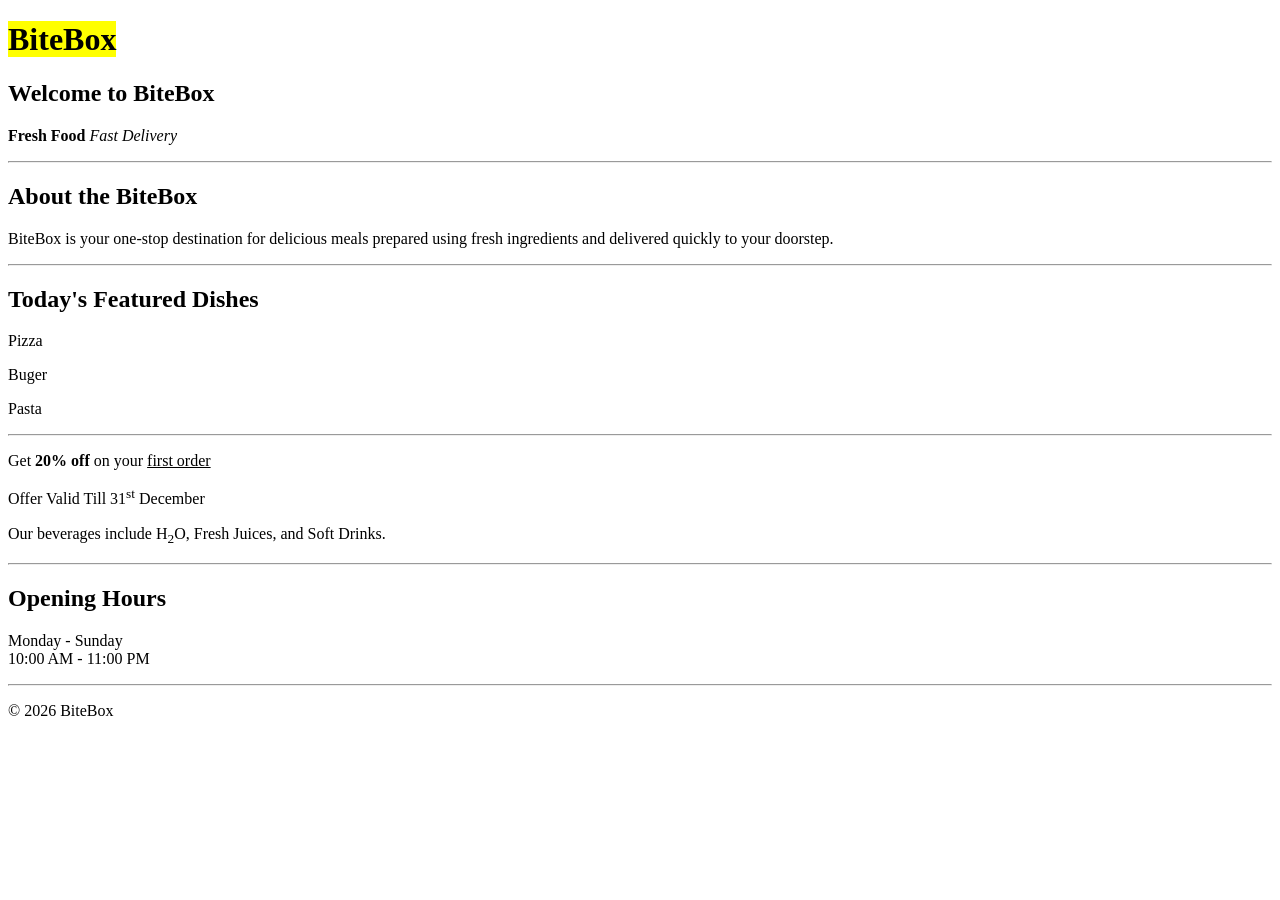
==== index.html @ 2148926b "First web page is added" ====
<!DOCTYPE html>
<html lang="en">
<head>
    <meta charset="UTF-8">
    <meta name="viewport" content="width=device-width, initial-scale=1.0">
    <title>BiteBox</title>
</head>
<body>
    <h1> <mark> BiteBox</mark> </h1>
    <h2>Welcome to BiteBox</h2>
    <p>
        <strong>Fresh Food </strong>   
        <em>Fast Delivery</em>
    </p>

    <hr>
    <h2>About the BiteBox</h2>
    <p>BiteBox is your one-stop destination for delicious meals prepared using fresh 
        ingredients and delivered quickly to your doorstep.</p>

    <hr>
    <h2>Today's Featured Dishes</h2>
    <p>Pizza</p>
    <p>Buger</p>
    <p>Pasta</p>
    
    <hr>
    <p>
        Get <b>20% off</b> on your <u>first order</u></p>
    <p> 
        Offer Valid Till 31<sup>st</sup> December
    </p>
  
    <p>
        Our beverages include H<sub>2</sub>O, Fresh Juices, and Soft Drinks.
    </p>

    <hr>
    <h2>Opening Hours</h2>
    <p>
        Monday - Sunday
        <br>
        10:00 AM - 11:00 PM
    </p>
   
   <hr>
    <p>
        © 2026 BiteBox
    </p>

</body>
</html>
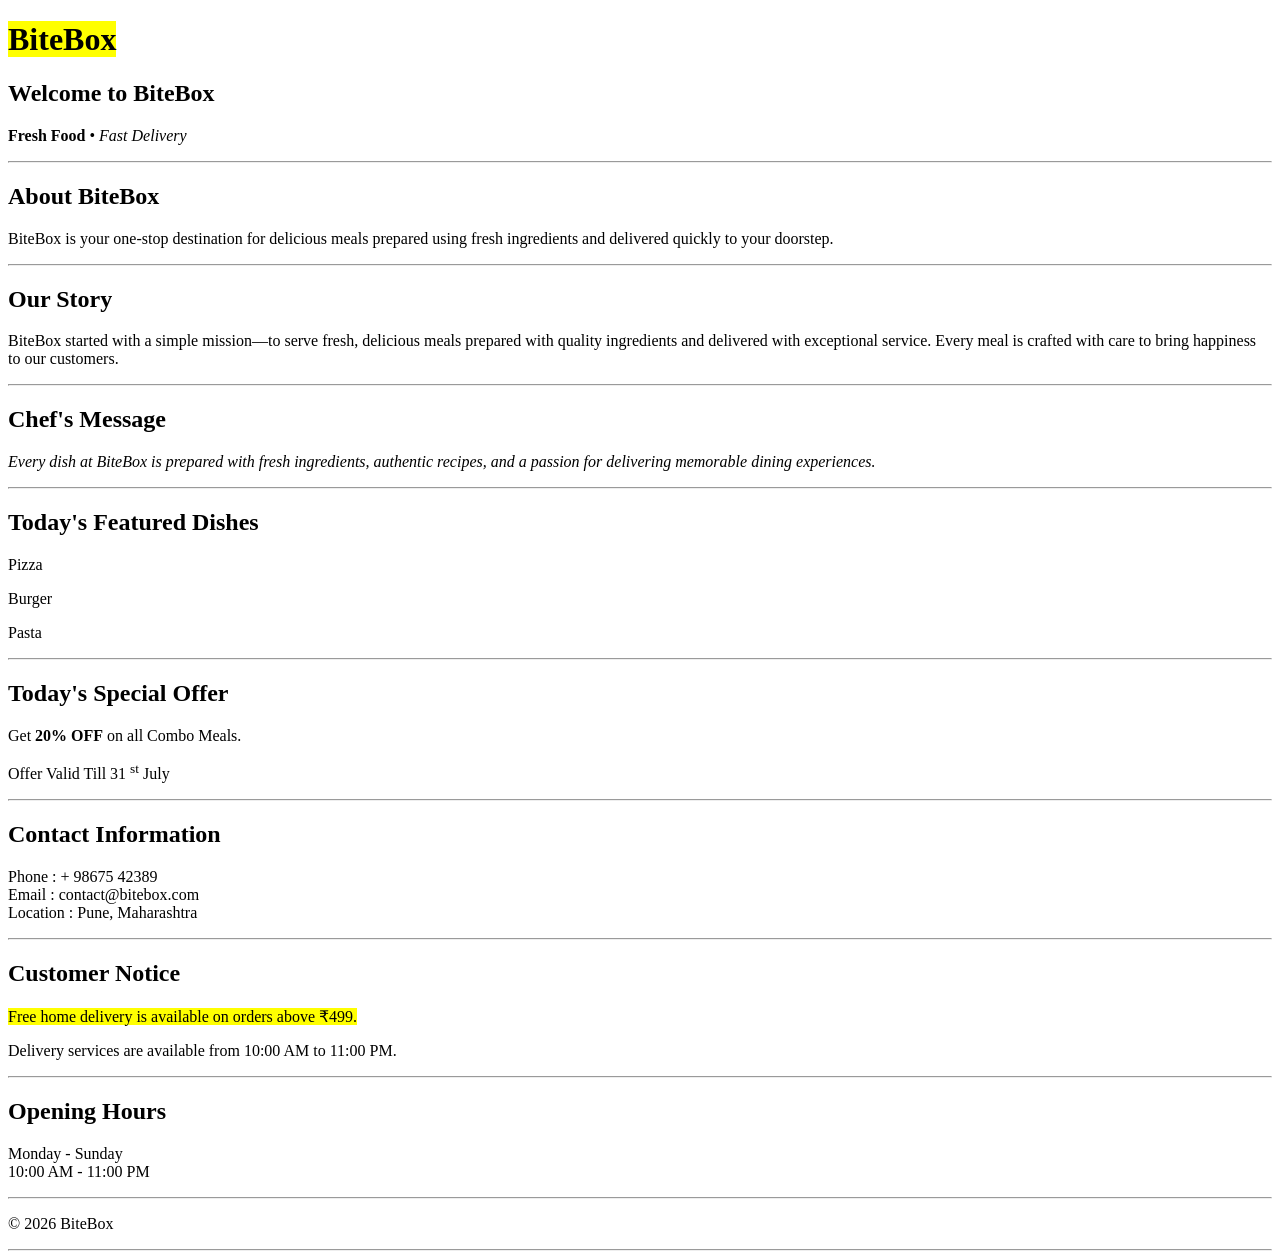
==== commit 0cb6d67a: "day 2 code is added" ====
--- a/index.html
+++ b/index.html
@@ -1,55 +1,107 @@
 <!DOCTYPE html>
 <html lang="en">
+
 <head>
     <meta charset="UTF-8">
     <meta name="viewport" content="width=device-width, initial-scale=1.0">
     <title>BiteBox</title>
 </head>
+
 <body>
-    <h1> <mark> BiteBox</mark> </h1>
+    <h1><mark>BiteBox</mark></h1>
     <h2>Welcome to BiteBox</h2>
     <p>
-        <strong>Fresh Food </strong>   
+        <strong>Fresh Food</strong>
+        •
         <em>Fast Delivery</em>
+    </p>
+  
+    <hr>
+
+    <h2>About BiteBox</h2>
+     <p>
+        BiteBox is your one-stop destination for delicious meals prepared using fresh 
+        ingredients and delivered quickly to your doorstep.
     </p>
 
     <hr>
-    <h2>About the BiteBox</h2>
-    <p>BiteBox is your one-stop destination for delicious meals prepared using fresh 
-        ingredients and delivered quickly to your doorstep.</p>
 
-    <hr>
-    <h2>Today's Featured Dishes</h2>
-    <p>Pizza</p>
-    <p>Buger</p>
-    <p>Pasta</p>
-    
-    <hr>
+    <h2>Our Story</h2>
     <p>
-        Get <b>20% off</b> on your <u>first order</u></p>
-    <p> 
-        Offer Valid Till 31<sup>st</sup> December
-    </p>
-  
-    <p>
-        Our beverages include H<sub>2</sub>O, Fresh Juices, and Soft Drinks.
+        BiteBox started with a simple mission—to serve fresh, delicious meals 
+        prepared with quality ingredients and delivered with exceptional 
+        service. Every meal is crafted with care to bring happiness to our 
+        customers.
     </p>
 
     <hr>
+
+    <h2>Chef's Message</h2>
+    <p>
+        <em>
+            Every dish at BiteBox is prepared with fresh ingredients, authentic recipes,
+            and a passion for delivering memorable dining experiences.
+        </em>
+    </p>
+
+    <hr>
+
+    <h2>Today's Featured Dishes</h2>
+    <p>Pizza</p>
+    <p>Burger</p>
+    <p>Pasta</p>
+
+    <hr>
+
+    <h2>Today's Special Offer</h2>
+    <p>
+        Get <strong>20% OFF</strong> on all Combo Meals.
+    </p>
+
+    <p>
+        Offer Valid Till 31 <sup>st</sup> July
+    </p>
+
+   <hr>
+
+   <h2>Contact Information</h2>
+   <p>
+        Phone : + 98675 42389 <br>
+        Email : contact@bitebox.com <br>
+        Location : Pune, Maharashtra 
+   </p>
+   
+   <hr>
+
+   <h2>Customer Notice</h2>
+   <p>
+    <mark>
+        Free home delivery is available on orders above ₹499.
+    </mark>
+   </p>
+   <p>
+        Delivery services are available from 10:00 AM to 11:00 PM.
+   </p>
+   
+    <hr>
+
     <h2>Opening Hours</h2>
     <p>
         Monday - Sunday
         <br>
         10:00 AM - 11:00 PM
     </p>
-   
-   <hr>
+
+    <hr>
+
     <p>
         © 2026 BiteBox
     </p>
 
+    <hr>  
+
 </body>
+
 </html>
 
-
-
+   
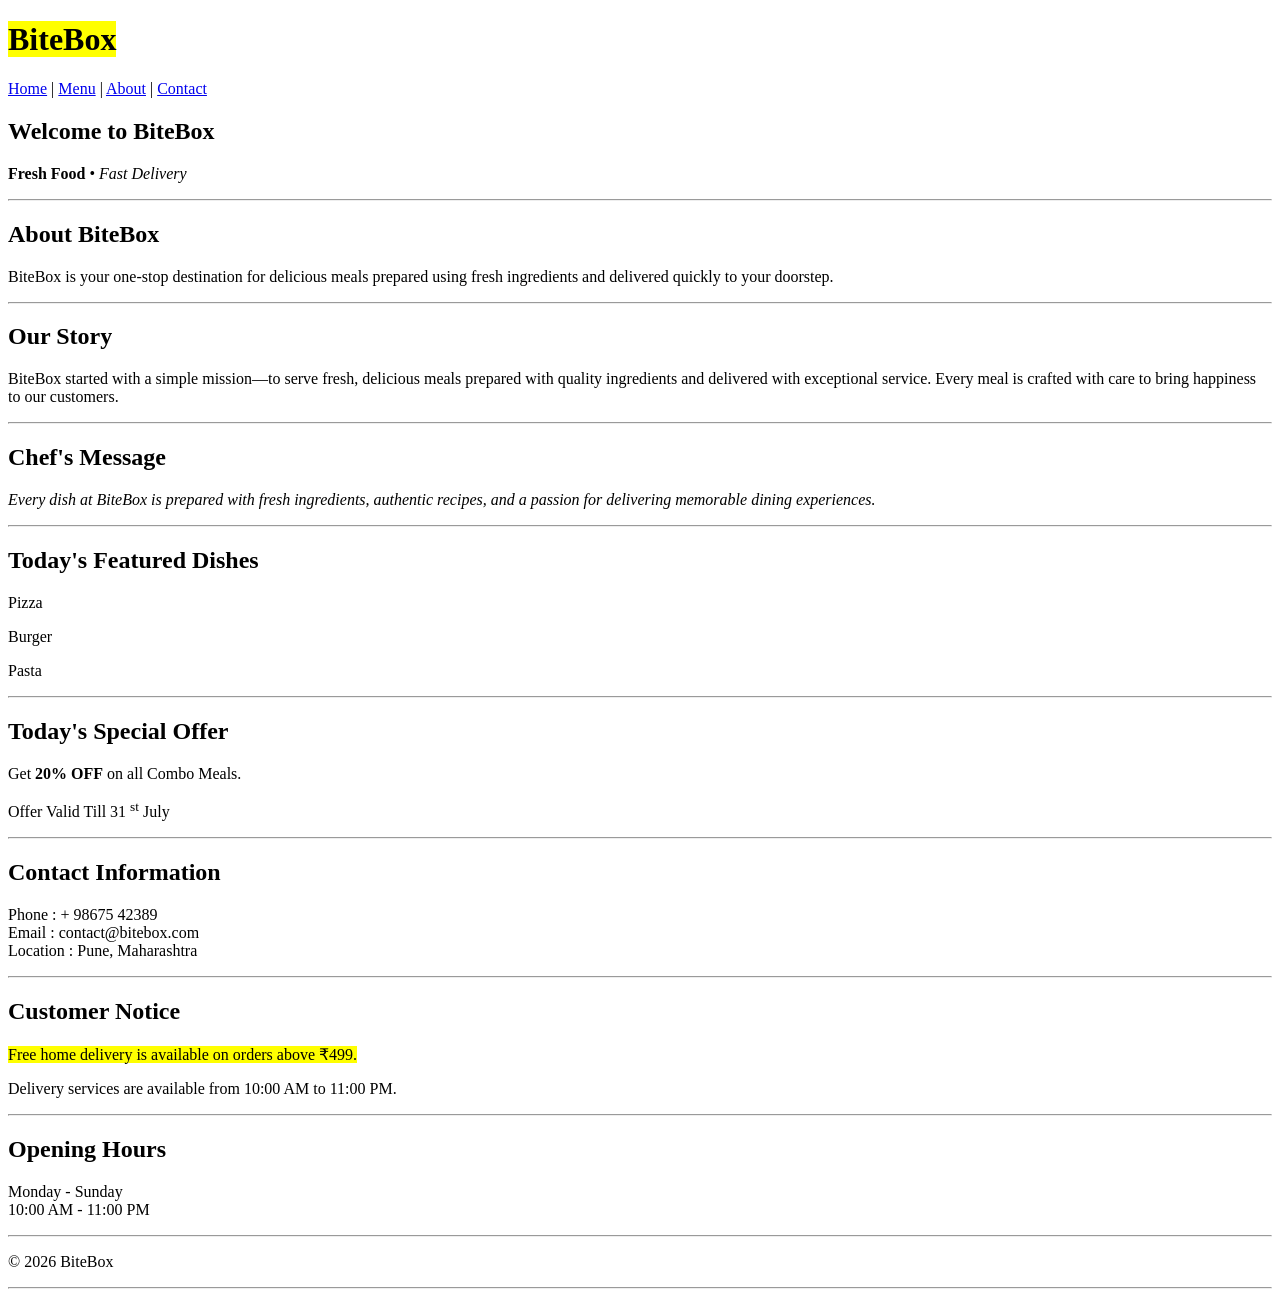
==== commit a8b76bdf: "multi-webpage is added" ====
--- a/index.html
+++ b/index.html
@@ -8,7 +8,22 @@
 </head>
 
 <body>
+
+
     <h1><mark>BiteBox</mark></h1>
+
+    <p>
+        <a href="index.html" target="_blank">Home</a>
+        |
+        <a href="menu.html" target="_blank">Menu</a>
+        |
+        <a href="about.html" target="_blank">About</a>
+        |
+        <a href="contact.html" target="_blank">Contact </a>
+    </p>
+
+
+
     <h2>Welcome to BiteBox</h2>
     <p>
         <strong>Fresh Food</strong>
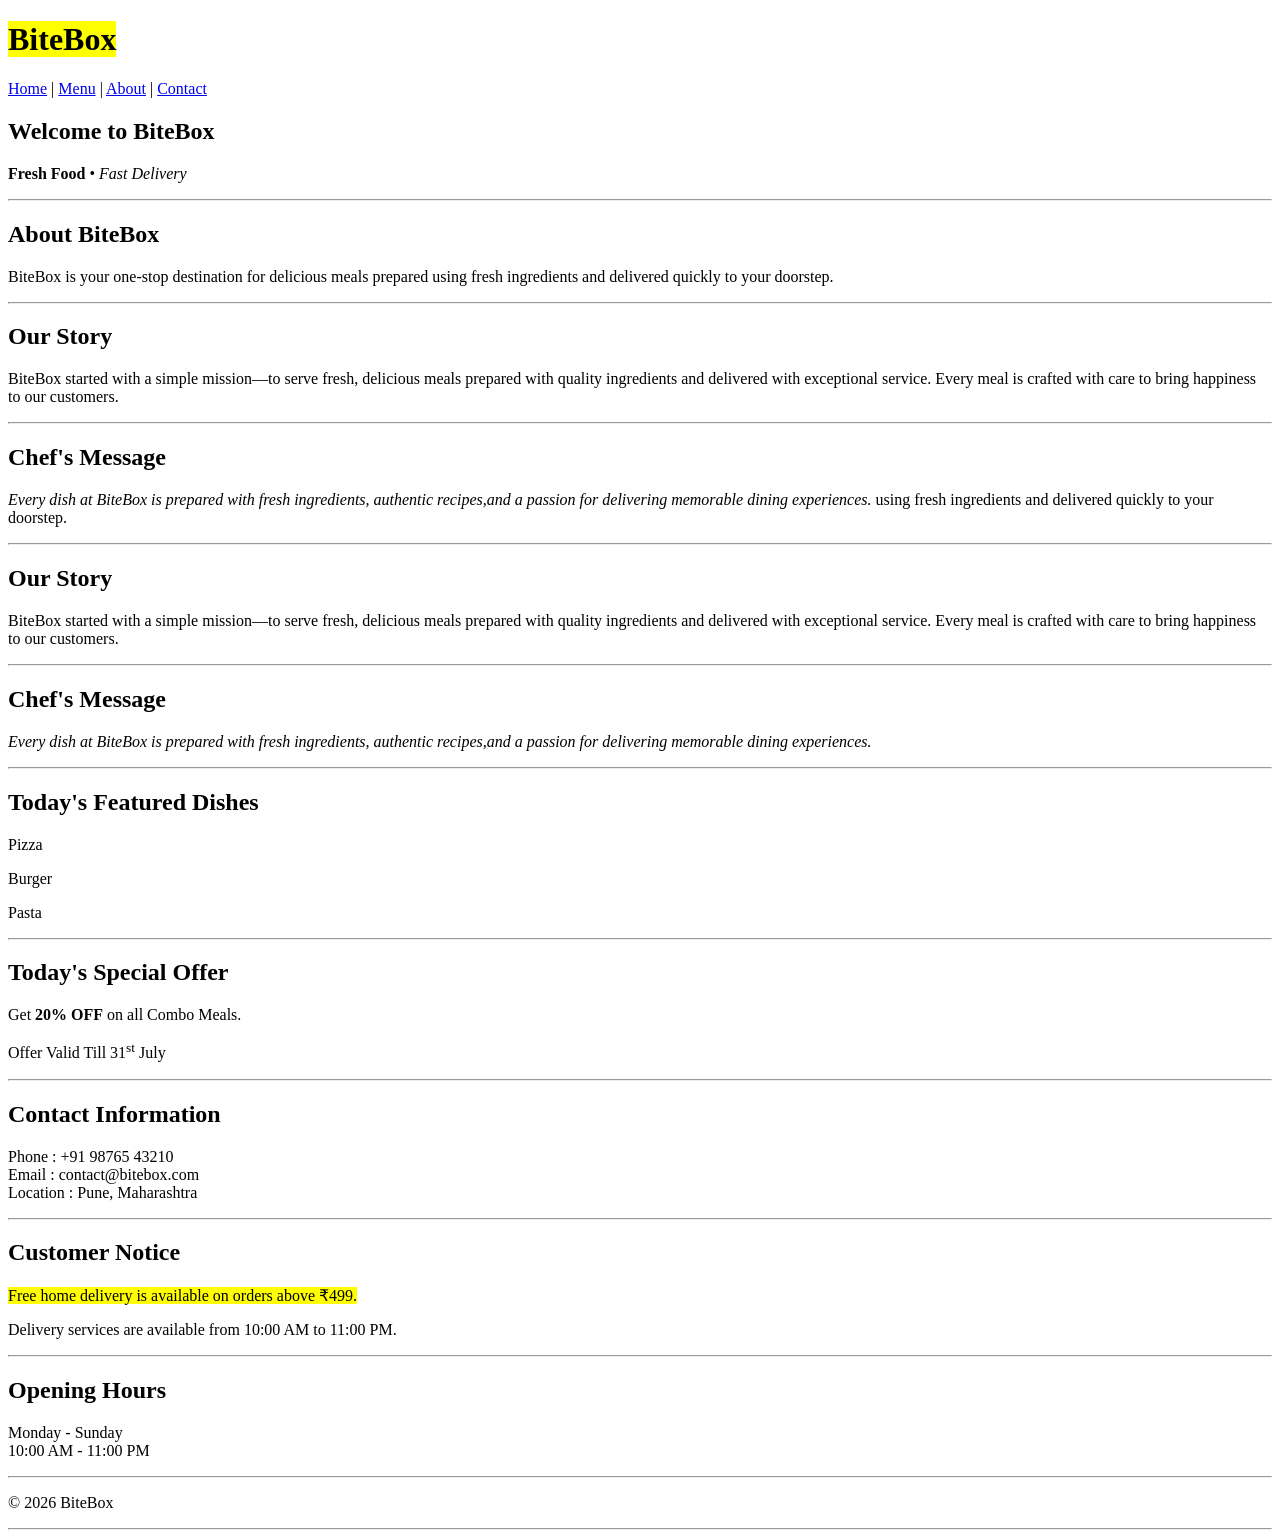
==== commit 5ba86bed: "Semantic elements" ====
--- a/index.html
+++ b/index.html
@@ -8,115 +8,175 @@
 </head>
 
 <body>
+    <header>
+        <h1><mark>BiteBox</mark></h1>
+
+        <nav>
+            <a href="index.html">Home</a>
+                        |
+            <a href="menu.html">Menu</a>
+            |
+            <a href="about.html">About</a>
+            |
+            <a href="contact.html">Contact</a>
+        </nav>
+
+    </header>
 
 
-    <h1><mark>BiteBox</mark></h1>
-
-    <p>
-        <a href="index.html" target="_blank">Home</a>
-        |
-        <a href="menu.html" target="_blank">Menu</a>
-        |
-        <a href="about.html" target="_blank">About</a>
-        |
-        <a href="contact.html" target="_blank">Contact </a>
-    </p>
+    <main>
+        <section>
+            <h2>Welcome to BiteBox</h2>
+            <p>
+                <strong>Fresh Food</strong>
+                •
+                <em>Fast Delivery</em>
+            </p>
+        </section>
 
 
 
-    <h2>Welcome to BiteBox</h2>
-    <p>
-        <strong>Fresh Food</strong>
-        •
-        <em>Fast Delivery</em>
-    </p>
+        <section>
+            <hr>
+            <h2>About BiteBox</h2>
+            <p>
+                BiteBox is your one-stop destination for delicious meals prepared 
+                 using fresh ingredients and delivered quickly to your doorstep.
+            </p>
+        </section>
+
+
+
+        <section>
+            <hr>
+            <h2> Our Story </h2>
+            <p>
+                BiteBox started with a simple mission—to serve fresh, delicious 
+                meals prepared with quality ingredients and delivered with 
+                exceptional service. Every meal is crafted with care to bring 
+                happiness to our customers.
+            </p>
+        </section>
+
+
+
+        <section>
+            <hr>
+            <h2> Chef's Message </h2>
+            <p>
+                <em>
+                    Every dish at BiteBox is prepared with fresh ingredients, 
+                    authentic recipes,and a passion for delivering memorable 
+                    dining experiences.
+                </em>          
+                 using fresh ingredients and delivered quickly to your doorstep.
+            </p>
+        </section>
+
+
+
+        <section>
+            <hr>
+            <h2> Our Story </h2>
+            <p>
+                BiteBox started with a simple mission—to serve fresh, delicious 
+                meals prepared with quality ingredients and delivered with 
+                exceptional service. Every meal is crafted with care to bring 
+                happiness to our customers.
+            </p>
+        </section>
+
+
+
+        <section>
+            <hr>
+            <h2> Chef's Message </h2>
+            <p>
+                <em>
+                    Every dish at BiteBox is prepared with fresh ingredients, 
+                    authentic recipes,and a passion for delivering memorable 
+                    dining experiences.
+                </em>          
+                  </p>
+        </section>
+
+
+        <article>
+            <hr>
+            <h2>Today's Featured Dishes</h2>
+
+            <p>Pizza</p>
+
+            <p>Burger</p>
+
+            <p>Pasta</p>
+        </article>
+
+
+
+        <section>
+            <hr>
+            <h2> Today's Special Offer </h2>
+            <p> Get <strong>20% OFF</strong> on all Combo Meals. </p>
+            <p>
+                Offer Valid Till 31<sup>st</sup> July
+            </p>
+        </section>
+
+
+        <section>
+            <hr>
+            <h2> Contact Information </h2>
+            <p>
+
+                Phone : +91 98765 43210
+                <br>
+                Email : contact@bitebox.com
+                <br>
+                Location : Pune, Maharashtra
+            </p>
+        </section>
+
+
+
+        <aside>
+            <hr>
+            <h2> Customer Notice </h2>
+
+            <p>
+                <mark> Free home delivery is available on orders above ₹499. </mark>
+            </p>
+
+            <p>
+                Delivery services are available from 10:00 AM to 11:00 PM.
+            </p>
+        </aside>
+
   
-    <hr>
+        <section>
+            <hr>
+            <h2>Opening Hours</h2>
 
-    <h2>About BiteBox</h2>
-     <p>
-        BiteBox is your one-stop destination for delicious meals prepared using fresh 
-        ingredients and delivered quickly to your doorstep.
-    </p>
+            <p>
+                Monday - Sunday
+                <br>
+                10:00 AM - 11:00 PM
+            </p>
+        </section>
+
+    </main>
+
+
+   
+    <footer>
+        <hr>
+        <p>
+            © 2026 BiteBox
+        </p>
+    </footer>
 
     <hr>
-
-    <h2>Our Story</h2>
-    <p>
-        BiteBox started with a simple mission—to serve fresh, delicious meals 
-        prepared with quality ingredients and delivered with exceptional 
-        service. Every meal is crafted with care to bring happiness to our 
-        customers.
-    </p>
-
-    <hr>
-
-    <h2>Chef's Message</h2>
-    <p>
-        <em>
-            Every dish at BiteBox is prepared with fresh ingredients, authentic recipes,
-            and a passion for delivering memorable dining experiences.
-        </em>
-    </p>
-
-    <hr>
-
-    <h2>Today's Featured Dishes</h2>
-    <p>Pizza</p>
-    <p>Burger</p>
-    <p>Pasta</p>
-
-    <hr>
-
-    <h2>Today's Special Offer</h2>
-    <p>
-        Get <strong>20% OFF</strong> on all Combo Meals.
-    </p>
-
-    <p>
-        Offer Valid Till 31 <sup>st</sup> July
-    </p>
-
-   <hr>
-
-   <h2>Contact Information</h2>
-   <p>
-        Phone : + 98675 42389 <br>
-        Email : contact@bitebox.com <br>
-        Location : Pune, Maharashtra 
-   </p>
-   
-   <hr>
-
-   <h2>Customer Notice</h2>
-   <p>
-    <mark>
-        Free home delivery is available on orders above ₹499.
-    </mark>
-   </p>
-   <p>
-        Delivery services are available from 10:00 AM to 11:00 PM.
-   </p>
-   
-    <hr>
-
-    <h2>Opening Hours</h2>
-    <p>
-        Monday - Sunday
-        <br>
-        10:00 AM - 11:00 PM
-    </p>
-
-    <hr>
-
-    <p>
-        © 2026 BiteBox
-    </p>
-
-    <hr>  
-
 </body>
-
 </html>
 
-   +      
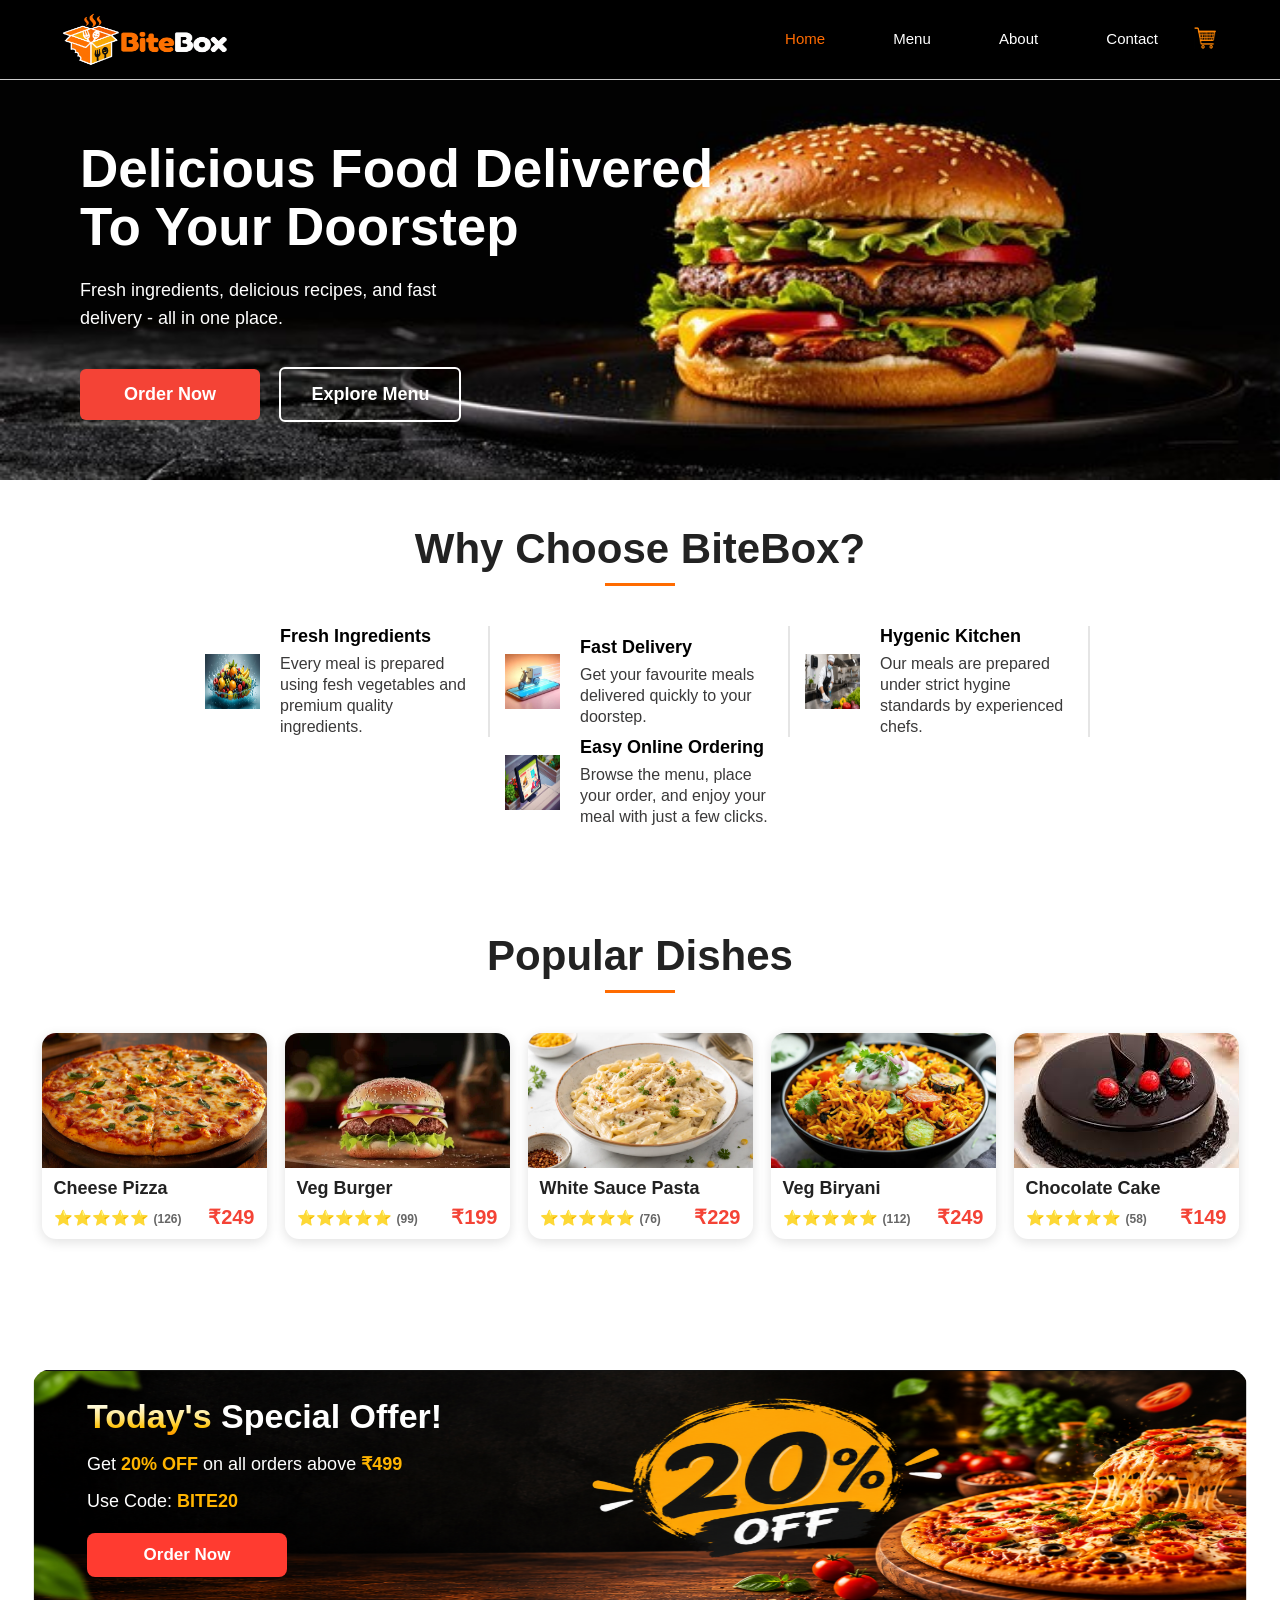
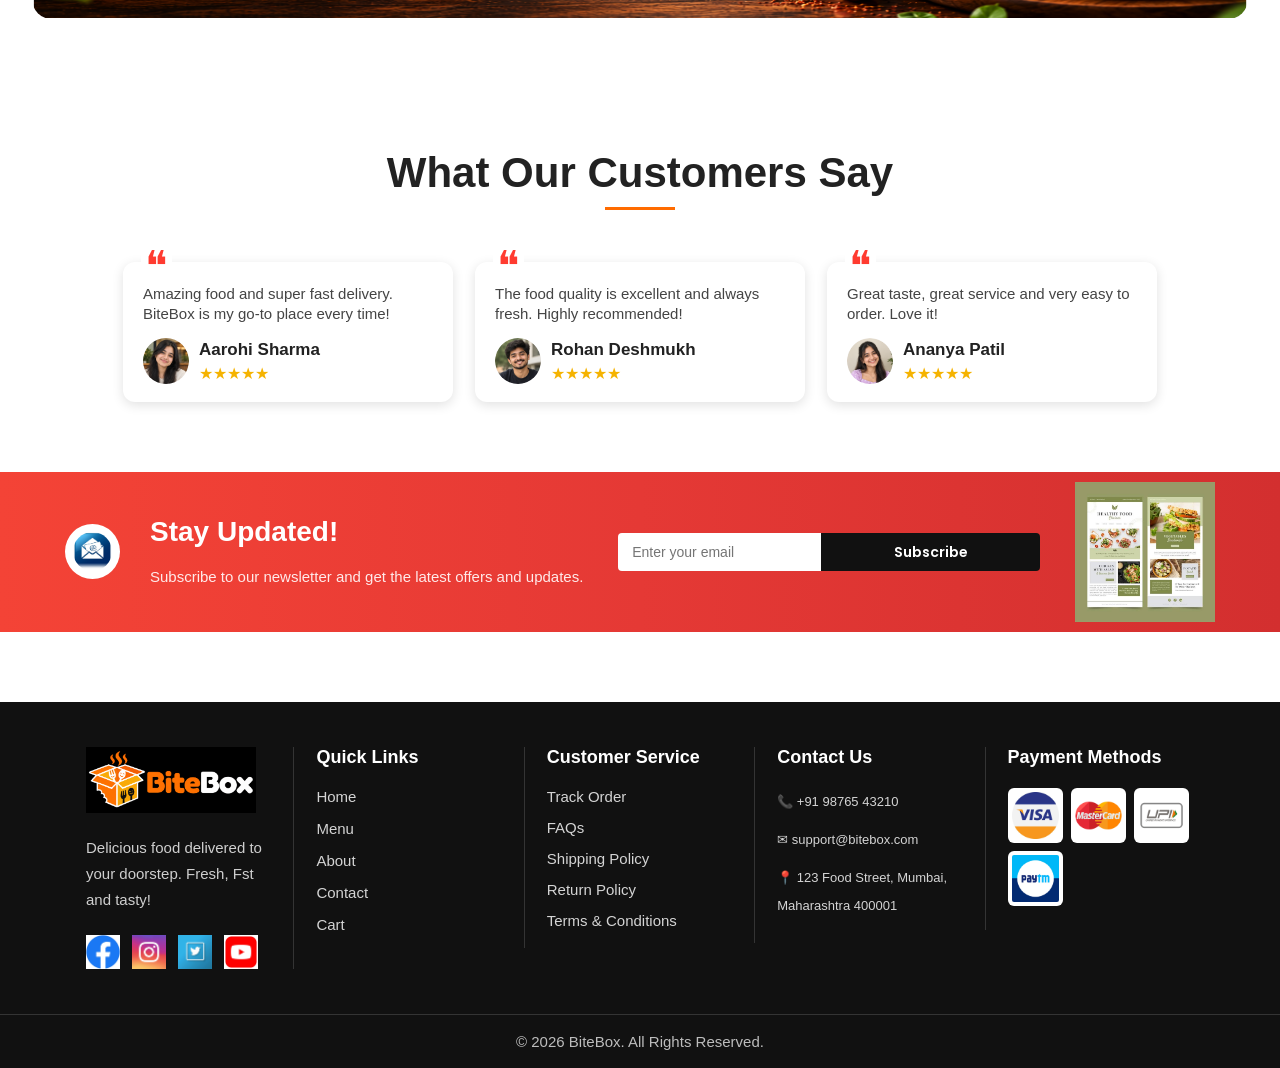
==== commit 54457eab: "All CSS is added and now website is responsive" ====
--- a/index.html
+++ b/index.html
@@ -5,177 +5,287 @@
     <meta charset="UTF-8">
     <meta name="viewport" content="width=device-width, initial-scale=1.0">
     <title>BiteBox</title>
+    <link rel="stylesheet" href="./css/style.css">
+
+     <link rel="preconnect" href="https://fonts.googleapis.com">
+    <link rel="preconnect" href="https://fonts.gstatic.com" crossorigin>
+    <link href="https://fonts.googleapis.com/css2?family=Great+Vibes&family
+    =Montserrat:wght@400;600;700;800&family=Pacifico&family=Poppins:wght@300;
+    400;500;600;700&display=swap" rel="stylesheet">
 </head>
 
 <body>
     <header>
-        <h1><mark>BiteBox</mark></h1>
-
+        <!-- Restaurant Name -->
+        <img src="./assets/images/BiteBox_Logo.png" alt="BiteBox Logo" width="150" class="logo">
+
+        <!-- Navigation Bar -->
         <nav>
-            <a href="index.html">Home</a>
-                        |
+            <a href="index.html" class="active">Home</a>
+            |
             <a href="menu.html">Menu</a>
             |
             <a href="about.html">About</a>
             |
             <a href="contact.html">Contact</a>
+
+            <a href="cart.html" class="cart-icon">
+                <img src="./assets/icons/cart.png" alt="Cart Icon" width="22" height="22">
+            </a>
         </nav>
-
     </header>
 
 
+
+
     <main>
-        <section>
-            <h2>Welcome to BiteBox</h2>
-            <p>
-                <strong>Fresh Food</strong>
-                •
-                <em>Fast Delivery</em>
-            </p>
-        </section>
-
-
-
-        <section>
-            <hr>
-            <h2>About BiteBox</h2>
-            <p>
-                BiteBox is your one-stop destination for delicious meals prepared 
-                 using fresh ingredients and delivered quickly to your doorstep.
-            </p>
-        </section>
-
-
-
-        <section>
-            <hr>
-            <h2> Our Story </h2>
-            <p>
-                BiteBox started with a simple mission—to serve fresh, delicious 
-                meals prepared with quality ingredients and delivered with 
-                exceptional service. Every meal is crafted with care to bring 
-                happiness to our customers.
-            </p>
-        </section>
-
-
-
-        <section>
-            <hr>
-            <h2> Chef's Message </h2>
-            <p>
-                <em>
-                    Every dish at BiteBox is prepared with fresh ingredients, 
-                    authentic recipes,and a passion for delivering memorable 
-                    dining experiences.
-                </em>          
-                 using fresh ingredients and delivered quickly to your doorstep.
-            </p>
-        </section>
-
-
-
-        <section>
-            <hr>
-            <h2> Our Story </h2>
-            <p>
-                BiteBox started with a simple mission—to serve fresh, delicious 
-                meals prepared with quality ingredients and delivered with 
-                exceptional service. Every meal is crafted with care to bring 
-                happiness to our customers.
-            </p>
-        </section>
-
-
-
-        <section>
-            <hr>
-            <h2> Chef's Message </h2>
-            <p>
-                <em>
-                    Every dish at BiteBox is prepared with fresh ingredients, 
-                    authentic recipes,and a passion for delivering memorable 
-                    dining experiences.
-                </em>          
-                  </p>
-        </section>
-
-
-        <article>
-            <hr>
-            <h2>Today's Featured Dishes</h2>
-
-            <p>Pizza</p>
-
-            <p>Burger</p>
-
-            <p>Pasta</p>
-        </article>
-
-
-
-        <section>
-            <hr>
-            <h2> Today's Special Offer </h2>
-            <p> Get <strong>20% OFF</strong> on all Combo Meals. </p>
-            <p>
-                Offer Valid Till 31<sup>st</sup> July
-            </p>
-        </section>
-
-
-        <section>
-            <hr>
-            <h2> Contact Information </h2>
-            <p>
-
-                Phone : +91 98765 43210
-                <br>
-                Email : contact@bitebox.com
-                <br>
-                Location : Pune, Maharashtra
-            </p>
-        </section>
-
-
-
-        <aside>
-            <hr>
-            <h2> Customer Notice </h2>
-
-            <p>
-                <mark> Free home delivery is available on orders above ₹499. </mark>
-            </p>
-
-            <p>
-                Delivery services are available from 10:00 AM to 11:00 PM.
-            </p>
-        </aside>
-
-  
-        <section>
-            <hr>
-            <h2>Opening Hours</h2>
-
-            <p>
-                Monday - Sunday
-                <br>
-                10:00 AM - 11:00 PM
-            </p>
-        </section>
-
+        <section id="home-hero">
+            <h1>Delicious Food Delivered To Your Doorstep</h1>
+            <p>Fresh ingredients, delicious recipes, and fast delivery - all in one place.</p>
+
+            <div class="hero-buttons">
+                <a href="menu.html" class="order-btn">Order Now</a>
+                <a href="menu.html" class="menu-btn">Explore Menu</a>
+            </div>
+        </section>
+
+        <section id="features">
+
+            <h2>Why Choose BiteBox?</h2>
+            <article>
+                <img src="./assets/images/fresh ingredients.jpg" alt="Fresh Ingredients" width="80">
+                <div>
+                    <h3>Fresh Ingredients</h3>
+                    <p>Every meal is prepared using fesh vegetables and premium quality ingredients.</p>
+                </div>
+            </article>
+
+            <article>
+                <img src="./assets/images/fast delivery.jpg" alt="Fast Delivery" width="80">
+                <div>
+                    <h3>Fast Delivery</h3>
+                    <p>Get your favourite meals delivered quickly to your doorstep.</p>
+                </div>
+            </article>
+
+            <article>
+                <img src="./assets/images/hygenic kitchen.png" alt="Hygenic Kitchen" width="80">
+                <div>
+                    <h3>Hygenic Kitchen</h3>
+                    <p>Our meals are prepared under strict hygine standards by experienced chefs.</p>
+                </div>
+            </article>
+
+            <article>
+                <img src="./assets/images/easy online ordering 2.jpg" alt="Easy Online Ordering" width="80">
+                <div>
+                    <h3>Easy Online Ordering</h3>
+                    <p>Browse the menu, place your order, and enjoy your meal with just a few clicks.</p>
+                </div>
+            </article>
+
+        </section>
+
+
+        <section id="popular-dishes">
+            <h2>Popular Dishes</h2>
+
+            <article>
+                <img src="./assets/images/cheese pizza.jpg" alt="Cheese Pizza" width="220">
+                <h3>Cheese Pizza</h3>
+                <div class="details">
+                    <p class="ratings"><span>⭐⭐⭐⭐⭐</span> <small>(126)</small></p>
+                    <p class="price"><strong>₹249</strong></p>
+                </div>
+            </article>
+
+            <article>
+                <img src="./assets/images/veg burger.webp" alt=" Veg Burger" width="220">
+                <h3>Veg Burger</h3>
+                <div class="details">
+                    <p class="ratings"><span>⭐⭐⭐⭐⭐</span> <small>(99)</small></p>
+                    <p class="price"><strong>₹199</strong></p>
+                </div>
+            </article>
+
+            <article>
+                <img src="./assets/images/white-sauce-pasta.webp" alt=" White Sauce Pasta" width="220">
+                <h3>White Sauce Pasta</h3>
+                <div class="details">
+                    <p class="ratings"><span>⭐⭐⭐⭐⭐</span> <small>(76)</small></p>
+                    <p class="price"><strong>₹229</strong></p>
+                </div>
+            </article>
+
+            <article>
+                <img src="./assets/images/veg biryani.jpg" alt=" Veg Biryani" width="220">
+                <h3>Veg Biryani</h3>
+                <div class="details">
+                    <p class="ratings"><span>⭐⭐⭐⭐⭐</span> <small>(112)</small></p>
+                    <p class="price"><strong>₹249</strong></p>
+                </div>
+            </article>
+
+            <article>
+                <img src="./assets/images/chocolate cake.jpg" alt="Chocolate Cake" width="220">
+                <h3>Chocolate Cake</h3>
+                <div class="details">
+                    <p class="ratings"><span>⭐⭐⭐⭐⭐</span> <small>(58)</small></p>
+                    <p class="price"><strong>₹149</strong></p>
+                </div>
+            </article>
+        </section>
+
+
+
+        <section id="offer">
+            <div class="offer-content">
+                <h2><span>Today's</span> Special Offer!</h2>
+                <p>Get <strong>20% OFF</strong> on all orders above <strong>₹499</strong></p>
+                <p>Use Code: <strong>BITE20</strong></p>
+                <a href="menu.html">Order Now</a>
+            </div>          
+        </section>
+
+        <section id="reviews">
+
+            <h2>What Our Customers Say</h2>
+
+            <article>
+                <p>Amazing food and super fast delivery.
+                    BiteBox is my go-to place every time!
+                </p>
+
+                <div class="customer">
+                    <img src="./assets/images/cus1.png" alt="Aarohi Sharma" width="80" height="80">
+                    <div>
+                        <h3>Aarohi Sharma</h3>
+                        <span>&#9733;&#9733;&#9733;&#9733;&#9733;</span>
+                    </div>
+                </div>
+            </article>
+
+            <article>                
+                <p>The food quality is excellent and always fresh. Highly recommended!</p>
+                <div class="customer">
+                    <img src="./assets/images/cus2.png" alt="Rohan Deshmukh" width="80" height="80">
+                    <div>
+                        <h3>Rohan Deshmukh</h3>
+                        <span>&#9733;&#9733;&#9733;&#9733;&#9733;</span>
+                    </div>
+                </div>
+            </article>
+
+            <article>                
+                <p>Great taste, great service and very easy to order. Love it!</p>
+                <div class="customer">
+                   <img src="./assets/images/cus3.png" alt="Ananya Patil" width="80" height="80">
+                    <div>
+                        <h3>Ananya Patil</h3>
+                        <span>&#9733;&#9733;&#9733;&#9733;&#9733;</span>
+                    </div>
+                </div>
+            </article>
+
+        </section>
+
+        <section id="newsletter">
+            <div class="newsletter-content">
+                <img src="./assets/images/email.webp" alt="Newsletter Icon" width="80" height="80">
+                <div>
+                    <h2>Stay Updated!</h2>
+                    <p>Subscribe to our newsletter and get the latest offers and updates.</p>
+                </div>
+            </div>
+
+            <div class="newsletter-form">
+                <input type="email" placeholder="Enter your email">
+                <button>Subscribe</button>
+            </div>
+
+            <div class="newsletter-image">
+                <img src="./assets/images/newsletter-food2.png" alt="Newsletter Food" width="180" height="180">
+            </div>
+        </section>
+
+
+    
+
+       
     </main>
 
 
    
     <footer>
-        <hr>
-        <p>
-            © 2026 BiteBox
-        </p>
+        <div class="footer-container">
+            <section>
+
+                <img src="./assets/images/BiteBox_Logo.png" alt="BiteBox Logo" width="180">
+                <p>Delicious food delivered to your doorstep.
+                    Fresh, Fst and tasty!
+                </p>
+
+                <div class="footer-socials">
+
+                    <a href="#">
+                        <img src="./assets/images/facebook.jpg" alt="Facebook" width="35" height="35">
+                    </a>
+
+                    <a href="#">
+                        <img src="./assets/images/instagram.jpg" alt="Facebook" width="35" height="35">
+                    </a>
+
+                    <a href="#">
+                        <img src="./assets/images/twitter.jpg" alt="Facebook" width="35" height="35">
+                    </a>
+
+                    <a href="#">
+                        <img src="./assets/images/youtube.png" alt="Facebook" width="35" height="35">
+                    </a>
+                </div>
+            </section>
+
+            <section>
+                <h3>Quick Links</h3>
+                <ul>
+                    <li><a href="index.html">Home</a></li>
+                    <li><a href="menu.html">Menu</a></li>
+                    <li><a href="about.html">About</a></li>
+                    <li><a href="contact.html">Contact</a></li>
+                    <li><a href="cart.html">Cart</a></li>
+                </ul>
+            </section>
+
+            <section>
+                <h3>Customer Service</h3>
+                <ul>
+                    <li><a href="#">Track Order</a></li>
+                    <li><a href="#">FAQs</a></li>
+                    <li><a href="#">Shipping Policy</a></li>
+                    <li><a href="#">Return Policy</a></li>
+                    <li><a href="#">Terms & Conditions</a></li>
+                </ul>
+            </section>
+
+            <section>
+                <h3>Contact Us</h3>
+                <p>📞 +91 98765 43210</p>
+                <p>✉ support@bitebox.com</p>
+                <p>📍 123 Food Street, Mumbai, Maharashtra 400001 </p>
+            </section>
+
+            <section>
+                <h3>Payment Methods</h3>
+                <div class="payment-icons">
+                    <img src="./assets/images/visa.jpg" alt="Visa" width="60">
+                    <img src="./assets/images/mastercard.png" alt="Mastercard" width="60">
+                    <img src="./assets/images/upi.png" alt="UPI" width="60">
+                    <img src="./assets/images/paytm.jpg" alt="Paytm" width="60">
+                </div>
+            </section>
+        </div>    
+            <p> © 2026 BiteBox. All Rights Reserved.</p>       
     </footer>
-
-    <hr>
 </body>
 </html>
 
--- a/css/style.css
+++ b/css/style.css
@@ -0,0 +1,3950 @@
+*{
+    margin: 0;
+    padding: 0;
+    box-sizing: border-box;
+    font-family: Arial, Helvetica, sans-serif;
+}
+
+header {
+    /* background-color: #ffffff;
+    padding: 20px;
+    border-bottom: 2px solid #e5e5e5; */
+
+    width: 100%;
+    height: 80px;
+    padding: 0 60px;
+    background: black;
+    border-bottom: 1px solid rgba(255, 255, 255, 0.8);
+    display: flex;
+    justify-content: space-between;
+    align-items: center;
+    position: sticky;
+    top: 0;
+    z-index: 1000;  
+}
+
+.logo{
+    width: 170px;
+    height: 60px;
+}
+
+header nav{
+    display: flex;
+    align-items: center;
+    gap: 28px;
+}
+
+header nav a{
+    display: flex;
+    align-items: center;
+    justify-content: center;
+    height: 80px;
+    padding: 0 4px;
+    text-decoration: none;
+    color: #ffffff;
+    font-size: 15px;
+    font-weight: 500;
+    border-bottom: 3px solid transparent;
+}
+
+.cart-icon img{
+    display: block;
+    width: 22px;
+    height: 22px;
+}
+
+header nav a:hover{
+    color: #ff6b00;
+}
+
+.active{
+    color: #ff6b00;
+}
+
+#home-hero {
+    background-image: url(../assets/images/home-hero-banner2.jpg);
+    background-repeat: no-repeat;
+    background-position: center;
+    background-size: 100% 100%;
+    height: 400px /* 650px */;
+    width: 100%;
+    padding: 60px 80px;
+}
+#home-hero h1{
+    color: white;
+    font-family: "Montserrat", sans-serif;
+    font-size: 53px;
+    font-weight: 800px;
+    line-height: 58px;
+    width: 650px;
+    margin-bottom: 20px;
+}
+#home-hero h1 span{
+    color: #f5A300;
+}
+#home-hero p{
+    color: white;
+    font-size: 18px;
+    line-height: 28px;
+    width: 420px;
+    margin-bottom: 35px;
+}
+.hero-buttons{
+    margin-top: 35px;
+}
+.hero-buttons a{
+    display: inline-block;
+    min-width: 180px;
+    padding: 15px 30px;
+    text-align: center;
+    text-decoration: none;
+    font-size: 18px;
+    font-weight: 600;
+    border-radius: 6px;
+    transition: 0.3s;
+}
+.order-btn{
+    background-color: #F44336;
+    color: white;
+    margin-right: 15px;
+}
+.menu-btn{
+    background-color: transparent;
+    color: white;
+    border: 2px solid white;
+}
+.order-btn:hover{
+    background-color: #d32f2f;
+}
+.menu-btn:hover{
+    background-color: white;
+    color: #222;
+}
+#menu-hero{
+    background-image: url(../assets/images/menu-hero.png);
+    background-repeat: no-repeat;
+    background-position: center;
+    background-size: cover;
+    height: 400px;
+    text-align: center;
+    padding-top: 65px;
+}
+#menu-hero h1{
+    font-family: "Great Vibes", cursive;
+    font-size: 56px;
+    line-height: 60px;
+    font-weight: 400;
+    color: white;
+    text-align: center;
+    text-shadow: 2px, 2px, 8px, rgba(0, 0, 0, 0.5);
+    margin-bottom: 10px;
+}
+#menu-hero p{
+    color: white;
+    font-size: 20px;
+    line-height: 34px;
+    width: 700px;
+    text-align: center;
+    margin: 0 auto 35px;
+}
+#categories{
+    background-color: #ffffff;
+    padding: 60px 80px;
+    text-align: center;
+}
+#categories h2{
+    font-size: 40px;
+    font-weight: 700;
+    color: #222222;
+    margin-bottom: 50px;
+    position: relative;
+    display: inline-block;
+}
+#contact-hero{
+    background-image: url(../assets/images/contact-hero2.png);
+    background-repeat: no-repeat;
+    background-position: 100% 80%;
+    background-size: cover;
+    height: 320px;
+    padding: 69px 80px;
+    text-align: left;
+    
+}
+#contact-hero h2{
+    color: #ffffff;
+    font-size: 52px;
+    font-weight: 700;
+    margin-bottom: 10px;
+}
+#contact-hero h2 span{
+    color: #ff6b00;
+}
+#contact-hero h3{
+    color: #ffffff;
+    font-size: 24px;
+    font-weight: 500;
+    margin-bottom: 20px;
+}
+#contact-hero hr{
+    width: 70px;
+    height: 4px;
+    background-color: #ff6b00;
+    border: none;
+    border-radius: 10px;
+    margin-bottom: 25px;
+}
+#contact-hero p{
+    color: #ffffff;
+    font-size: 18px;
+    line-height: 30px;
+    width: 460px;
+}
+#about-hero{
+    background-image: url(../assets/images/about-hero.png);
+    background-repeat: no-repeat;
+    background-position: center;
+    background-size: cover;
+    height: 320px;
+    padding: 60px 80px;
+    text-align: left;
+}
+#about-hero h2{
+    color: #ffffff;
+    font-family: "Montserrat", sans-serif;
+    font-size: 72px;
+    font-weight: 700;
+    line-height: 54px;
+    margin-bottom: 10px;
+}
+#about-hero h2 span{
+    font-family: "Allura", cursive;
+    color: #ff6b00;
+    font-size: 62px;
+    font-weight: 400;
+}
+#about-hero p{
+    color: #ffffff;
+    font-size: 22px;
+    font-weight: 400;
+    margin-bottom: 18px;
+}
+#about-hero hr{
+    width: 45px;
+    height: 3px;
+    background-color: #ff6b00;
+    border: none;
+    border-radius: 20px;
+}
+#cart-hero{
+    background-image: url(../assets/images/about-hero.png);
+    background-size: cover;
+    background-position: center;
+    padding: 50px;
+    /* filter: blur(8px);
+    z-index: ; */;
+}
+
+#cart-hero  h1{
+    color: #ffffff;
+    font-family: "Lobster", cursive;
+    font-size: 58px;
+    font-weight: 400;
+    text-shadow: 2px 2px 8px rgba(0, 0, 0, 0.5);
+    margin-bottom: 20px;
+    text-align: center;
+}
+.divider{
+    text-align: center;
+    margin-bottom: 25px;
+}
+.divider hr{
+    display: inline-block;
+    width: 120px;
+    height: 3px;
+    background-color: #ff6b00;
+    border: none;
+    border-radius: 20px;
+    vertical-align: middle;
+}
+.divider img{
+    width: 34px;
+    height: 34px;
+    margin: 0 15px;
+    display: inline-block;
+    vertical-align: middle;
+}
+#cart-hero p{
+    color: #ffffff;
+    font-size: 16px;
+    line-height: 30px;
+    width: 720px;
+    margin: 0 auto;
+    text-align: center;
+}
+/* .active{
+    color: #ff6b00;
+    text-decoration: underline;
+} */
+#features{
+    background-color: #ffffff;
+    padding: 45px ;
+    display: flex;
+    flex-wrap: wrap;
+    justify-content: center;
+}
+#features h2{
+    width: 100%;
+    text-align: center;
+    font-size: 42px;
+    font-weight: 700;
+    color: #222222;
+    margin-bottom: 40px;
+    position: relative;
+}
+#features h2::after{
+    content: "";
+    display: block;
+    width: 70px;
+    height: 3px;
+    background-color: #ff6b00;
+    margin: 10px auto 0;
+}
+#features article{
+    width: 300px;
+    display: flex;
+    align-items: center;
+    border-right: 2px solid #e5e5e5;
+    padding: 0px 15px;
+}
+#features article:last-child{
+    border-right: none;
+}
+#features article img{
+    width: 55px;
+    height: 55px;
+    margin-right: 20px;
+    flex-shrink: 0;
+    /* padding: 0px 0px; */
+}
+#features article div{
+    flex: 1;
+}
+#features article h3{
+    font-size: 18px;
+    font-weight: 700;
+    color: #000000;
+    margin-bottom: 6px;
+}
+#features article p{
+    font-size: 16px;
+    color: #3a3939;
+    line-height: 21px;
+    margin: 0;
+}
+
+/* Popular Dishes */
+#popular-dishes{
+    background-color: #ffffff;
+    padding: 60px 30px;
+    display: flex;
+    flex-wrap: wrap;
+    justify-content: center;
+    gap: 18px;
+}
+#popular-dishes h2{
+    width: 100%;
+    text-align: center;
+    font-size: 42px;
+    font-weight: 700;
+    color: #222222;
+    margin-bottom: 22px;
+    position: relative;
+}
+#popular-dishes h2::after{
+    content: "";
+    display: block;
+    height: 3px;
+    width: 70px;
+    background-color: #ff6b00;
+    margin: 10px auto 0;
+}
+#popular-dishes article{
+    width: 225px;
+    background-color: #ffffff;
+    border-radius: 14px;
+    overflow: hidden;
+    box-shadow: 0 3px 12px rgba(0, 0, 0, 0.12);
+}
+#popular-dishes article img{
+    width: 100%;
+    height: 135px;
+    display: block;
+    object-fit: cover;
+}
+#popular-dishes article h3{
+    font-size: 18px;
+    font-weight: 700;
+    color: #222222;
+    margin: 10px 12px 6px;
+}
+#popular-dishes .details{
+    display: flex;
+    justify-content: space-between;
+    align-items: center;
+    padding: 0 12px 10px;
+}
+#popular-dishes .ratings{
+    color: #f5b301;
+    font-size: 18px;
+    font-weight: 600;
+    margin: 0;
+}
+#popular-dishes .ratings small{
+    color: #666666;
+    font-size: 12px;
+}
+#popular-dishes .ratings span{
+    font-size: 15px;
+}
+
+#popular-dishes .price{
+    color: #f44336;
+    font-size: 20px;
+    font-weight: 700;
+    margin: 0;
+}
+#popular-dishes article:hover{
+    box-shadow: 0 8px 22px rgba(0, 0, 0, 0.18);
+}
+
+/* Offers */
+#offer{
+    width: 95%;
+    height: 250px;
+    margin: 70px auto;
+    padding: 28px 55px;
+    box-sizing: border-box;
+    background-image: url(../assets/images/pizza-discount.png);
+    background-repeat: no-repeat;
+    background-size: 100% 100%;
+    background-position: center;
+    border-radius: 20px;
+}
+.offer-content{
+    width: 38%;
+}
+.offer-content h2{
+    font-size: 34px;
+    font-weight: 800;
+    color: #ffffff;
+    line-height: 1.15;
+    margin-bottom: 15px;
+}
+.offer-content h2 span{
+    background: linear-gradient(180deg, #ffffff 0%, #fff9d8 25%, #ffe47a 55%, #ffc107 80%, #ff9800 100%);
+    -webkit-background-clip: text;
+    -webkit-text-fill-color: transparent;
+    background-clip: text;
+}
+.offer-content p{
+    font-size: 18px;
+    color: #ffffff;
+    line-height: 1.5;
+    margin-bottom: 10px;
+}
+.offer-content strong{
+    color: #ffb400;
+}
+.offer-content a{
+    display: inline-block;
+    margin-top: 8px;
+    padding: 12px 32px;
+    background: #ff3b30;
+    color: #ffffff;
+    text-decoration: none;
+    font-size: 17px;
+    font-weight: 600;
+
+    border-radius: 8px;
+    width: 200px;
+    text-align: center;
+}
+.offer-content a:hover{
+    background-color: #d32f2f;
+}
+
+/* Reviews */
+#reviews{
+    background: #ffffff;
+    padding: 60px 30px;
+    display: flex;
+    flex-wrap: wrap;
+    justify-content: center;
+    gap: 22px;
+}
+#reviews h2{
+    width: 100%;
+    text-align: center;
+    font-size: 42px;
+    font-weight: 700;
+    color: #222222;
+    margin-bottom: 30px;
+    position: relative;
+}
+#reviews h2::after{
+    content: "";
+    display: block;
+    width: 70px;
+    height: 3px;
+    background: #ff6b00;
+    margin: 10px auto 0;
+}
+#reviews article{
+    width: 330px;
+    background: #ffffff;
+    padding: 22px 20px 18px;
+    border-radius: 12px;
+    box-shadow: 0 3px 12px rgba(0, 0, 0, 0.12);
+    position: relative;
+}
+#reviews article::before{
+    content: "❝";
+    position: absolute;
+    top: -16px;
+    left: 18px;
+    font-size: 42px;
+    color: #ff3b30;
+    background: #ffffff;
+    line-height: 1;
+    padding: 0 4px;
+}
+#reviews article>p{
+    font-size: 15px;
+    color: #444444;
+    line-height: 20px;
+    margin: 0 0 14px;
+}
+#reviews .customer{
+    display: flex;
+    align-items: center;
+}
+#reviews .customer img{
+    width: 46px;
+    height: 46px;
+    border-radius: 50%;
+    object-fit: cover;
+    margin-right: 10px;
+}
+#reviews .customer h3{
+    font-size: 17px;
+    font-weight: 700;
+    color: #222222;
+    margin: 0 0 4px;
+}
+#reviews .customer span{
+    color: #f5b301;
+    font-size: 16px;
+}
+#reviews article:hover{
+    box-shadow: 0 8px 20px rgba(0, 0, 0, 0.18);
+}
+
+/* Newsletter */
+
+#newsletter {
+    width: 100%;
+    margin: 10px 0 0;
+    padding: 10px 65px;
+    background: linear-gradient(to right, #f44336, #e53935, #d32f2f);
+    display: flex;
+    justify-content: space-between;
+    align-items: center;
+    box-sizing: border-box;
+}
+.newsletter-content{
+    display: flex;
+    align-items: center;
+    gap: 30px;
+}
+.newsletter-content img{
+    width: 55px;
+    height: 55px;
+    background: #ffffff;
+    border-radius: 50%;
+    padding: 8px;
+}
+.newsletter-content h2{
+    font-size: 28px;
+    font-weight: 700;
+    color: #ffffff;
+    margin-bottom: 20px;
+    line-height: 1.1;
+}
+.newsletter-content p{
+    font-size: 15px;
+    color: #ffeaea;
+    line-height: 20px;
+    margin: 0;
+}
+.newsletter-form{
+    display: flex;
+    align-items: center;
+}
+.newsletter-form input{
+    width: 300px;
+    height: 38px;
+    border: none;
+    outline: none;
+    padding: 0 14px;
+    font-size: 14px;
+    border-radius: 4px 0 0 4px;
+}
+.newsletter-form button{
+    height: 38px;
+    padding: 0 24px;
+    border: none;
+    background: #111111;
+    color: #ffffff;
+    font-size: 14px;
+    font-weight: 600;
+    cursor: pointer;
+    border-radius: 0 4px 4px 0;
+}
+.newsletter-image img{
+    width: 140px;
+    height: auto;
+    display: block;
+}
+.newsletter-form button:hover{
+    background: #000000;
+}
+
+
+/* Menu - Browse Category */
+
+#categories{
+    background-color: #ffffff;
+    padding: 60px 30px;
+    text-align: center;
+}
+#categories h2{
+    font-size: 42px;
+    font-weight: 700;
+    color: #222222;
+    margin-bottom: 45px;
+}
+#categories h2 span{
+    display: inline-block;
+    width: 70px;
+    height: 3px;
+    background: #ff3b30;
+    vertical-align: middle;
+    margin: 10px 50px;
+    position: relative;
+}
+#categories h2 span::before{
+    content: "";
+    width: 8px;
+    height: 8px;
+    background: #ff3b30;
+    border-radius: 50%;
+    position: absolute;
+    top: -2px;
+}
+#categories h2 span:first-child::before{
+    right: -12px;
+}
+#categories h2 span:last-child::before{
+    left: -12px;
+}
+#categories div{
+    display: flex;
+    justify-content: center;
+    align-items: center;
+    flex-wrap: wrap;
+    gap: 55px;
+}
+#categories article{
+    text-align: center;
+}
+#categories article img{
+    width: 100px;
+    height: 90px;
+    padding: 10px;
+    background: #ffffff;
+    border: 2px solid #f2f2f2;
+    border-radius: 50%;
+    object-fit: contain;
+    box-shadow: 0 4px 12px rgba(0, 0, 0, 0.12);
+    margin-bottom: 15px;
+}
+#categories article h3{
+    font-size: 20px;
+    font-weight: 600;
+    color: #333333;
+}
+#categories article img:hover{
+    box-shadow: 0 8px 18px rgba(0, 0, 0, 0.18);
+}
+
+/* Menu Items */
+
+#menu-items{
+    background: #ffffff;
+    padding: 60px 25px;
+    text-align: center;
+}
+#menu-items h2{
+    font-size: 42px;
+    font-weight: 700;
+    color: #222222;
+    margin-bottom: 40px;
+}
+#menu-items h2 span{
+    display: inline-block;
+    width: 30px;
+    height: 3px;
+    background: #ff3b30;
+    margin: 0 15px;
+    position: relative;
+    vertical-align: middle;
+}
+#menu-items h2 span::before{
+    content: "";
+    width: 8px;
+    height: 8px;
+    background: #ff3b30;
+    border-radius: 50%;
+    position: absolute;
+    top: -2px;
+}
+#menu-items h2 span:first-child::before{
+    right: -12px;
+}
+#menu-items h2 span:last-child::before{
+    left: -12px;
+}
+#menu-items > div{
+    display: flex;
+    justify-content: center;
+    flex-wrap: wrap;
+    gap: 18px;
+}
+#menu-items article{
+    width: 235px;
+    background: #ffffff;
+    border: 1px solid #ececec;
+    border-radius: 10px;
+    overflow: hidden;
+    box-shadow: 0 3px 10px rgba(0, 0, 0, 0.10);
+    text-align: left;
+    position: relative;
+    margin: 10px;
+}
+.tag{
+    position: absolute;
+    top: 8px;
+    left: 8px;
+    background: #e53935;
+    color: #ffffff;
+    padding: 4px 10px;
+    font-size: 11px;
+    font-weight: 600;
+    border-radius: 20px;
+}
+.spicy{
+    background: #ff5722;
+}
+#menu-items article img{
+    width: 100%;
+    height: 130px;
+    object-fit: cover;
+    display: block;
+}
+#menu-items article h3{
+    font-size: 17px;
+    font-weight: 600;
+    color: #333333;
+    margin: 10px;
+}
+.rating{
+    margin: 0 10px 8px;
+    color: #f5b301;
+    font-size: 15px;
+}
+.rating small{
+    color: #666666;
+    font-size: 12px;
+}
+.price{
+    margin: 0 10px 12px;
+    font-size: 20px;
+    font-weight: 700;
+    color: #333333;
+}
+#menu-items article button{
+    width: calc(100% - 20px);
+    margin: 0 10px 12px;
+    padding: 9px 0;
+    background: #ffffff;
+    color: #ff4d4d;
+    border: 1px solid #ff4d4d;
+    border-radius: 6px;
+    cursor: pointer;
+    display: flex;
+    justify-content: center;
+    gap: 8px;
+    align-items: center;
+    font-size: 14px;
+    font-weight: 600;
+}
+#menu-items article button img{
+    width: 14px;
+    height: 14px;
+}
+#menu-items article:hover{
+    box-shadow: 0 8px 18px rgba(0, 0, 0, 0.18);
+}
+
+/* About Story */
+
+#story{
+    background: #ffffff;
+    padding: 80px 70px;
+}
+#story > article{
+    display: flex;
+    justify-content: center;
+    align-items: center;
+    gap: 70px;
+}
+#story > article > img{
+    width: 500px;
+    height: 400px;
+    border-radius: 16px;
+    box-shadow: 0 8px 20px rgba(0, 0, 0, 0.12);
+}
+.story-content{
+    width: 520px;
+ 
+}
+.story-content small{
+    color: #ff6b35;
+    font-size: 30px;
+    font-weight: 800;
+    font-family: "Allura", cursive;
+}
+.story-content h2{
+    font-size: 40px;
+    color: #222;
+    line-height: 58px;
+    margin: 8px 0 20px;
+}
+.story-content h2 span{
+    color: #ff6b35;
+    font-family: "Allura", cursive;
+    font-size: 56px;
+    font-weight: 400;
+}
+.story-content p{
+    color: #666;
+    font-size: 16px;
+    line-height: 30px;
+    margin-bottom: 18px;
+    /* padding-right: 30px; */
+    justify-content: center;
+}
+.story-features{
+    display: flex;
+    justify-content: space-between;
+    margin-top: 35px;
+}
+.story-features article{
+    display: flex;
+    align-items: center;
+    gap: 12px;
+}
+.feature-icon{
+    width: 58px;
+    height: 58px;
+    border-radius: 50%;
+    background: #fff2ea;
+    display: flex;
+    justify-content: center;
+    align-items: center;
+}
+.feature-icon img{
+    width: 26px;
+    height: 26px;
+}
+.story-features h4{
+    font-size: 15px;
+    color: #222;
+    margin-bottom: 2px;
+}
+.story-features article p{
+    margin: 0;
+    font-size: 14px;
+    color: #555;
+    line-height: 20px;
+}
+
+/* About vision & mission */
+
+#mission-vision{
+    background: #ffffff;
+    padding: 0 80px;
+}
+#mission-vision > h2{
+    text-align: center;
+    font-size: 42px;
+    font-weight: 700;
+    color: #222222;
+    margin-bottom: 50px;
+    position: relative;
+}
+#mission-vision > h2::after{
+    content: "";
+    display: block;
+    width: 70px;
+    height: 3px;
+    background: #ff6b00;
+    margin: 12px auto 0;
+}
+#mission-vision > div{
+    display: flex;
+    justify-content: center;
+}
+#mission-vision article{
+    flex: 1;
+    display: flex;
+    align-items: center;
+    gap: 22px;
+
+    background: #fff9f4;
+    padding: 35px;
+    border: 1px solid #ffe5d2;
+    margin-bottom: 30px;
+}
+#mission-vision article:first-child{
+    border-radius: 15px 0 0 15px;
+    border-right: none;
+}
+#mission-vision article:last-child{
+    border-radius: 0 15px 15px 0;
+}
+#mission-vision article:last-child{
+    border-left: 1px solid #ffd8bf;
+}
+#mission-vision article img{
+    width: 65px;
+    height: 65px;
+    background: #fff1e6;
+    border-radius: 50%;
+    padding: 15px;
+    box-sizing: border-box;
+}
+#mission-vision article h3{
+    font-size: 24px;
+    color: #222222;
+    margin-bottom: 10px;
+}
+#mission-vision article p{
+    color: #555555;
+    font-size: 16px;
+    line-height: 28px;
+}
+
+/* Chefs */
+
+#chefs{
+    background: #ffffff;
+    padding: 80px 70px;
+    text-align: center;
+}
+#chefs>small{
+    display: block;
+    font-family: "Allura", cursive;
+    font-size: 44px;
+    color: #ff6b00;
+    margin-bottom: 5px;
+    font-weight: 400;
+}
+#chefs > h2{
+    font-size: 42px;
+    color: #222222;
+    font-weight: 700;
+    margin-bottom: 50px;
+}
+#chefs > h2 span{
+    color: #ff6b00;
+    font-family: "Allura", cursive;
+    font-size: 52px;
+    font-weight: 500;
+}
+#chefs > div{
+    display: flex;
+    justify-content: center;
+    gap: 30px;
+}
+#chefs article{
+    width: 340px;
+    background: #ffffff;
+    border-radius: 15px;
+    overflow: hidden;
+    box-shadow: 0 5px 18px rgba(0, 0, 0, 0.12);
+    padding-bottom: 25px;
+}
+#chefs article>img{
+    width: 100%;
+    height: 260px;
+    object-fit: cover;
+    display: block;
+}
+#chefs article h3{
+    font-size: 24px;
+    color: #222222;
+    margin: 18px 0 6px;
+}
+#chefs article h4{
+    font-size: 16px;
+    color: #ff6b00;
+    margin-bottom: 15px;
+}
+#chefs article p{
+    color: #666666;
+    font-size: 15px;
+    line-height: 24px;
+    padding: 0 25px;
+    margin-bottom: 22px;
+}
+.chef-social{
+    display: flex;
+    justify-content: center;
+    gap: 18px;
+}
+.chef-social img{
+    width: 20px;
+    height: 20px;
+}
+
+/* Statistics */
+
+#statistics{
+    background: #ffffff;
+    padding: 0 70px;
+}
+#statistics > h2{
+    text-align: center;
+    font-size: 42px;
+    font-weight: 700;
+    color: #222222;
+    margin-bottom: 50px;
+    position: relative;
+}
+#statistics > h2::after{
+    content: "";
+    display: block;
+    width: 70px;
+    height: 3px;
+    background: #ff6b00;
+    margin: 12px auto 0;
+}
+#statistics > diV{
+    display: flex;
+    justify-content: center;
+    background: #1d1b1a;
+    border-radius: 16px;
+    overflow: hidden;
+}
+#statistics article{
+    flex: 1;
+    text-align: center;
+    padding: 35px 20px;
+    border-right: 1px solid rgba(255, 2555, 255, 0.15);
+}
+#statistics article:last-child{
+    border-right: none;
+}
+#statistics article img{
+    width: 60px;
+    height: 42px;
+    margin-bottom: 15px;
+}
+#statistics article h3{
+    font-size: 38px;
+    color: #ffffff;
+    font-weight: 700;
+    margin-bottom: 8px;
+}
+#statistics article p{
+    font-size: 16px;
+    color: #d0d0d0;
+    margin: 0;
+}
+
+/* Contact page */
+
+#contact-info{
+    background: #ffffff;
+    padding: 80px 60px;
+}
+#contact-info .section-title{
+    text-align: center;
+    margin-bottom: 50px;
+}
+#contact-info .section-title h4{
+    color: #ff6b00;
+    font-size: 24px;
+    font-family: "Allura", cursive;
+    font-weight: 400;
+    margin-bottom: 6px;
+    position: relative;
+    display: inline-block;
+}
+
+#contact-info .section-title h4::before,
+#contact-info .section-title h4::after{
+    content: "";
+    width: 55px;
+    height: 2px;
+    background: #ff6b00;
+    position: absolute;
+    top: 50%;
+}
+#contact-info .section-title h4::before{
+    right: 105%;
+}
+#contact-info .section-title h4::after{
+    left: 105%;
+}
+#contact-info .section-title h2{
+    font-size: 44px;
+    font-weight: 700;
+    color: #222222;
+}
+.contact-container{
+    display: flex;
+    justify-content: center;
+    gap: 28px;
+}
+.contact-container article{
+    width: 280px;
+    background: #ffffff;
+    text-align: center;
+    padding: 35px 25px;
+    border-radius: 14px;
+    box-shadow: 0 5px 18px rgba(0, 0, 0, 0.10);
+    height: 300px;
+}
+.contact-container article > img:first-child{
+    width: 70px;
+    height: 70px;
+    background: #fff2e8;
+    padding: 18px;
+    box-sizing: border-box;
+    border-radius: 50%;
+    margin-bottom: 20px;
+}
+.contact-container article h3{
+    font-size: 20px;
+    color: #222222;
+    margin-bottom: 15px;
+}
+.contact-container article p{
+    font-size: 15px;
+    color: #555555;
+    line-height: 28px;
+    margin: 0;
+}
+.contact-container article a{
+    text-decoration: none;
+    margin: 0 5px;
+    display: inline-block;
+}
+.contact-container article a img{
+    width: 30px;
+    height: 30px;
+    margin-top: 8px;
+}
+.contact-container article:hover{
+    box-shadow: 0 10px 25px rgba(0, 0, 0, 0.15);
+}
+
+/* Business Hours */
+#contact-details{
+    width: 95%;
+    margin-top: 60px;
+    margin-left: 30px;
+    background: #fff8f4;
+    padding: 30px;
+    border-radius: 18px;
+    display: flex;
+    justify-content: space-between;
+    align-items: stretch;
+    gap: 35px;
+    box-sizing: border-box;
+}
+.left-column{
+    width: 40%;
+    display: flex;
+    flex-direction: column;
+}
+.business-card{
+    padding: 22px;
+    border-radius: 14px;
+}
+.business-card h2{
+    font-size: 30px;
+    font-weight: 700;
+    color: #222222;
+    margin-bottom: 10px;
+}
+.business-card hr{
+    width: 55px;
+    height: 3px;
+    background: #ff6b00;
+    border: none;
+    margin-bottom: 20px;
+}
+.business-content{
+    display: flex;
+    gap: 18px;
+    align-items: flex-start;
+}
+.business-content img{
+    width: 48px;
+    height: 48px;
+    margin-top: 5px;
+}
+.business-card table{
+    width: 100%;
+    border-collapse: collapse;
+}
+.business-card td{
+    padding: 10px 0;
+    font-size: 14px;
+    color: #555555;
+}
+.business-card td:last-child{
+    text-align: right;
+    font-weight: 600;
+    color: #222222;
+}
+.event-card{
+    margin-top: 15px;
+    background: #fff4ee;
+    border-radius: 14px;
+    padding: 18px;
+    display: flex;
+    align-items: center;
+    gap: 18px;
+    flex: 1;
+    border-style: solid;
+    border-color: white;
+}
+.event-card img{
+    width: 58px;
+    height: 58px;
+    background: white;
+    padding: 14px;
+    border-radius: 50%;
+    box-sizing: border-box;
+    flex-shrink: 0;
+}
+.event-card h3{
+    font-size: 22px;
+    color: #222222;
+    margin-bottom: 8px;
+}
+.event-card p{
+    font-size: 14px;
+    color: #666666;
+    line-height: 22px;
+    margin-bottom: 15px;
+}
+.event-card a{
+    display: inline-block;
+    background: #ff6b00;
+    color: #ffffff;
+    text-decoration: none;
+    padding: 10px 24px;
+    border-radius: 30px;
+    font-size: 14px;
+    font-weight: 600;
+}
+
+.right-column{
+    width: 55%;
+    padding: 22px;
+    border-radius: 14px;
+}
+.right-column h2{
+    font-size: 30px;
+    font-weight: 700;
+    color: #222222;
+    margin-bottom: 10px;
+}
+.right-column hr{
+    width: 55px;
+    height: 3px;
+    background: #ff6b00;
+    border: none;
+    margin-bottom: 20px;
+}
+.form-row{
+    display: flex;
+    gap: 20px;
+    margin-bottom: 15px;
+}
+.form-row input{
+    width: 50%;
+    height: 50px;
+    padding: 0 14px;
+    border: 1px solid #e5e5e5;
+    border-radius: 5px;
+    font-size: 14px;
+    font-family: poppins, sans-serif;
+    box-sizing: border-box;
+    outline: none;
+}
+textarea{
+    width: 100%;
+    height: 120px;
+    padding: 14px;
+    border: 1px solid #e5e5e5;
+    border-radius: 5px;
+    resize: none;
+    margin-bottom: 15px;
+    font-size: 14px;
+    font-family: poppins, sans-serif;
+    box-sizing: border-box;
+    outline: none;
+}
+
+/* focus */
+.form-row input:focus,
+textarea:focus{
+    border-color: #ff6b00;
+}
+button{
+    width: 100%;
+    height: 42px;
+    background: #ff6b00;
+    color: #ffffff;
+    border: none;
+    border-radius: 5px;
+    font-size: 14px;
+    font-weight: 600;
+    font-family: poppins, sans-serif;
+    cursor: pointer;
+}
+.event-card a:hover,
+button:hover{
+    background: #e65c00;
+}
+
+/* Google Map Section */
+
+#google-map{
+    background: #ffffff;
+    padding: 100px 50px 70px;
+}
+#google-map .section-title{
+    text-align: center;
+    margin-bottom: 30px;
+}
+#google-map .section-title h4{
+    color: #ff6b00;
+    font-size: 28px;
+    font-family: "Allura", cursive;
+    font-weight: 400;
+    display: inline-block;
+    position: relative;
+    margin-bottom: 8px;
+}
+#google-map .section-title h4::before,
+#google-map .section-title h4::after{
+    content: "";
+    width: 55px;
+    height: 2px;
+    background: #ff6b00;
+    position: absolute;
+    top: 50%;
+}
+#google-map .section-title h4::before{
+    right: 110%;
+}
+#google-map .section-title h4::after{
+    left: 110%;
+}
+#google-map .section-title h2{
+    font-size: 40px;
+    color: #222222;
+    margin-bottom: 12px;
+}
+#google-map .section-title p{
+    font-size: 15px;
+    color: #666666;
+    line-height: 24px;
+    max-width: 650px;
+    margin: auto;
+}
+#google-map iframe{
+    width: 100%;
+    height: 380px;
+    display: block;
+    border: none;
+    border-radius: 16px;
+    overflow: hidden;
+    box-shadow: 0 8px 20px rgba(0, 0, 0, 0.12);
+}
+
+/* Cart Page */
+
+#cart-details{
+    width: 92%;
+    margin: 60px auto 30px;
+    display: flex;
+    justify-content: space-between;
+    align-items: stretch;
+    gap: 30px;
+}
+#shopping-cart{
+    width: 65%;
+    background: #ffffff;
+    border: 1px solid #ececec;
+    border-radius: 14px;
+    overflow: hidden;
+}
+#shopping-cart table{
+    width: 100%;
+    border-collapse: collapse;
+    /* flex: 1; */
+}
+#shopping-cart thead{
+    background: #fff6ef;
+}
+#shopping-cart th{
+    padding: 20px 15px;
+    font-size: 18px;
+    font-weight: 600;
+    color: #222;
+    text-align: center;
+}
+#shopping-cart th:first-child{
+    width: 40%;
+    text-align: center;
+}
+#shopping-cart td:first-child{
+    width: 40%;
+    text-align: left;
+}
+#shopping-cart td{
+    padding: 16px;
+    border-top: 1px solid #ececec;
+    vertical-align: middle;
+    text-align: center;
+}
+.cart-item{
+    display: flex;
+    align-items: center;
+    gap: 16px;
+}
+.cart-item img{
+    width: 90px;
+    height: 62px;
+    object-fit: cover;
+    border-radius: 8px;
+}
+.cart-item h3{
+    font-size: 18px;
+    font-weight: 600;
+    color: #222;
+    margin-bottom: 5px;
+}
+.cart-item p{
+    font-size: 14px;
+    color: #666;
+    line-height: 21px;
+}
+#shopping-cart td:nth-child(2),
+#shopping-cart td:nth-child(4){
+    font-size: 18px;
+    font-weight: 600;
+    color: #333;
+}
+#shopping-cart td:last-child img{
+    width: 22px;
+    height: 22px;
+    cursor: pointer;
+}
+#shopping-cart tbody tr:hover{
+    background: #fffdfb;
+}
+.quantity-box{
+    display: inline-flex;
+    align-items: center;
+    border: 1px solid #ececec;
+    border-radius: 8px;
+    overflow: hidden;
+    background: #fff;
+}
+.quantity-box button{
+    background: #ffffff;
+    border: none;
+    outline: none;
+    width: 32px;
+    height: 36px;
+    font-size: 16px;
+    font-weight: 600;
+    color: #333;
+    cursor: pointer;
+    display: flex;
+    align-items: center;
+    justify-content: center;
+    transition: background 0.2s;
+}
+.quantity-box button:hover{
+    background: #f5f5f5;
+}
+.quantity-box span{
+    width: 36px;
+    text-align: center;
+    font-size: 16px;
+    font-weight: 600;
+    color: #222;
+}
+
+/* Order Summary */
+
+#order-summary{
+    width: 35%;
+    background: #ffffff;
+    border: 1px solid #ececec;
+    border-radius: 14px;
+    padding: 24px;
+    height: auto;
+}
+#order-summary h2{
+    font-size: 20px;
+    margin-bottom: 25px;
+    color: #222;
+}
+#order-summary p{
+    display: flex;
+    justify-content: space-between;
+    align-items: center;
+    margin-bottom: 16px;
+    font-size: 16px;
+}
+#order-summary hr{
+    margin: 22px 0;
+    border: none;
+    border-top: 1px dashed #ddd;
+}
+#order-summary h3{
+    display: flex;
+    justify-content: space-between;
+    align-items: center;
+    font-size: 18px;
+    margin-bottom: 25px;
+}
+#order-summary h3 span:last-child{
+    color: #ff6600;
+    font-size: 20px;
+}
+#order-summary button{
+    width: 100%;
+    height: 54px;
+    display: flex;
+    justify-content: center;
+    align-items: center;
+    border: none;
+    border-radius: 8px;
+    background: #ff6b00;
+    color: #ffffff;
+    font-size: 18px;
+    font-weight: 600;
+    font-family: 'poppins', sans-serif;
+    cursor: pointer;
+}
+#order-summary p:last-child{
+    justify-content: center;
+    gap: 8px;
+    margin-top: 16px;
+    font-size: 14px;
+    color: #777;
+}
+#cart-actions{
+    width: 92%;
+    margin: 25px auto 60px;
+    display: flex;
+    justify-content: flex-start;
+    align-items: center;
+    gap:  407px;
+}
+#cart-actions a, 
+#cart-actions button{
+    width: 220px;
+    height: 56px;
+    display: flex;
+    justify-content: center;
+    align-items: center;
+    gap: 10px;
+    border-radius: 8px;
+    font-size: 18px;
+    font-weight: 500;
+}
+#cart-actions a img,
+#cart-actions button img{
+    width: 20px;
+    height: 20px;
+    object-fit: contain;
+    flex-shrink: 0;
+}
+#cart-actions a{
+    width: 260px;
+    height: 56px;
+    display: flex;
+    justify-content: center;
+    align-items: center;
+    gap: 10px;
+    padding: 0 20px;
+    background: #ffffff;
+    border: 1px solid #dddddd;
+    border-radius: 8px;
+    text-decoration: none;
+    color: #333333;
+    font-size: 18px;
+    font-weight: 500;
+    white-space: nowrap;
+}
+#cart-actions a:hover{
+    background: #fafafa;
+}
+#cart-actions button{
+    display:flex;
+    align-items:center;
+    justify-content:center;
+    gap:10px;
+    padding:14px 22px;
+    background:#fff5f5;
+    color:#ff4d4d;
+    border:1px solid #ffd5d5;
+    border-radius:8px;
+    font-size:18px;
+    font-weight:500;
+    cursor:pointer;
+    transition:.3s;
+}
+#cart-actions button:hover{
+    background:#ffeaea;
+}
+
+/* Footer Layout */
+
+footer{
+    background: #111111;
+    color: #ffffff;
+    margin-top: 70px;
+}
+
+.footer-container{
+    width: 90%;
+    margin: auto;
+    padding: 45px 0;
+    display: flex;
+    justify-content: space-between;
+    align-items: flex-start;
+}
+
+.footer-container section{
+    width: 20%;
+    padding: 0 22px;
+    border-right: 1px solid rgba(255, 2555, 255, 0.15);
+}
+
+.footer-container section:last-child{
+    border-right: none;
+}
+
+.footer-container section:first-child > img{
+    width: 170px;
+    height: auto;
+    margin-bottom: 18px;
+}
+
+.footer-container section:first-child > p{
+    color: #cfcfcf;
+    font-size: 15px;
+    line-height: 26px;
+    margin-bottom: 22px;
+}
+
+.footer-socials{
+    display: flex;
+    align-items: center;
+    gap: 12px;
+}
+
+.footer-socials a{
+    display: flex;
+}
+
+.footer-socials img{
+    width: 34px;
+    height: 34px;
+    transition: 3s;
+}
+
+.footer-container h3{
+    font-size: 18px;
+    font-weight: 600;
+    color: #ffffff;
+    margin-bottom: 20px;
+}
+
+.footer-container ul{
+    list-style: none;
+}
+
+.footer-container ul li{
+    margin-bottom: 14px;
+}
+
+.footer-container ul li a{
+    color: #d4d4d4;
+    text-decoration: none;
+    font-size: 15px;
+    transition: 3s;
+}
+
+.footer-container ul li a:hover{
+    color: #ff6b00;
+}
+
+.footer-container section:nth-child(3) li{
+    color: #d4d4d4;
+    font-size: 15px;
+    cursor: pointer;
+    transition: 3s;
+}
+
+.footer-container section:nth-child(3) li:hover{
+    color: #ff6b00;
+}
+
+.footer-container section:nth-child(4) p{
+    color: #d4d4d4;
+    font-size: 13px;
+    line-height: 28px;
+    margin-bottom: 10px;
+}
+
+.payment-icons{
+    display: flex;
+    gap: 8px;
+    flex-wrap: wrap;
+}
+
+.payment-icons img{
+    width: 55px;
+    height: auto;
+    background: #ffffff;
+    padding: 4px;
+    border-radius: 6px;
+}
+
+footer > p{
+    border-top: 1px solid rgba(255, 2555, 255, 0.15);
+    text-align: center;
+    color: #bdbdbd;
+    padding: 18px 0;
+    font-size: 15px;
+}
+
+
+
+
+
+/* ========================= Responsive Header ================== */
+
+/* Tablet */
+@media (max-width:1200px){
+
+    header{
+        padding: 0 25px;
+    }
+    .logo{
+        width: 145px;
+    }
+    header nav{
+        gap: 14px;
+    }
+    header nav a{
+        font-size: 14px;
+    }
+    header nav a img{
+        width: 18px;
+        height: 18px;
+    }
+
+    #home-hero{
+        height: 400px;
+        padding: 55px 45px;
+        background-image: url("../assets/images/home-hero-banner2.jpg");
+        background-size: cover;
+        background-position: 100% 70%;
+        background-repeat: no-repeat;
+    }
+
+    #home-hero h1{
+        width: 420px;
+        font-size: 42px;
+        line-height: 50px;
+        margin-bottom: 18px;
+    }
+
+    #home-hero p{
+        width: 340px;
+        font-size: 17px;
+        line-height: 28px;
+        margin-bottom: 28px;
+    }
+
+    .hero-buttons{
+        display: flex;
+        gap: 18px;
+    }
+
+    .hero-buttons a{
+        width: 200px;
+        min-width: 200px;
+        height: 55px;
+        font-size: 17px;
+    }
+
+    #features{
+        display: grid;
+        grid-template-columns: repeat(auto-fit,minmax(320px, 1fr));
+        gap: 45px 35px;
+    }
+
+    #features h2{
+        grid-column: 1 / -1;
+        font-size: 52px;
+        margin-bottom: 10px;
+    }
+
+    #features article{
+        width: 100%;
+        padding: 0;
+        border-right: none;
+        display: flex;
+        align-items: flex-start;
+    }
+
+    #features article img{
+        width: 60px;
+        height: 60px;
+        margin-right: 18px;
+    }
+
+    #features article h3{
+        font-size: 24px;
+        margin-bottom: 10px;
+    }
+
+    #features article p{
+        font-size: 17px;
+        line-height: 28px;
+    }
+    
+    #popular-dishes{
+        padding: 60px 40px;
+        gap: 25px;
+    }
+
+    #popular-dishes h2{
+        font-size: 36px;
+        margin-bottom: 30px;
+    }
+
+    #popular-dishes article{
+        width: 280px;
+    }
+
+    #popular-dishes article img{
+        height: 170px;
+    }
+
+    #offer{
+        height: fit-content;
+        background-image: url("../assets/images/offer_pizza.png");
+        background-size: cover;
+        background-position: 90% center;
+        background-repeat: no-repeat;
+    }
+
+    #offer {
+        position: relative;
+        overflow: hidden;
+    }
+
+    #offer::before {
+        content: "";
+        position: absolute;
+        top: 0;
+        left: 0;
+        width: 55%;
+        height: 100%;
+        background: linear-gradient(to right,
+                rgba(0, 0, 0, 0.85) 0%,
+                rgba(0, 0, 0, 0.75) 45%,
+                rgba(0, 0, 0, 0.35) 80%,
+                rgba(0, 0, 0, 0) 100%);
+        z-index: 1;
+    }
+
+    .offer-content {
+        position: relative;
+        z-index: 2;
+    }
+
+    .offer-content h2{
+        font-size: 30px;
+    }
+
+    #newsletter{
+        flex-direction: column;
+        align-items: center;
+        justify-content: center;
+        text-align: center;
+        padding: 35px 40px;
+        min-height: 260px;
+        gap: 25px;
+    }
+
+    .newsletter-content{
+        flex-direction: column;
+        align-items: center;
+        gap: 15px;
+    }
+
+    .newsletter-content img{
+        width: 65px;
+        height: 65px;
+    }
+    .newsletter-content h2{
+        font-size: 34px;
+    }
+   
+    .newsletter-content p{
+        font-size: 17px;
+        line-height: 28px;
+    }
+
+    .newsletter-form{
+        display: flex;
+        justify-content: center;
+        gap: 15px;
+    }
+
+    .newsletter-form input{
+        width: 320px;
+    }
+
+    .newsletter-form button{
+        width: 160px;
+    }
+
+    .newsletter-image{
+        display: none;
+    }
+
+
+
+    /* =========================Menu Hero===================== */
+
+    #menu-hero{
+        height:400px;
+        padding:50px 40px;
+        background-size:cover;
+        background-position:center;
+    }
+
+    #menu-hero h1{
+        font-size:60px;
+        line-height:72px;
+        margin-bottom:25px;
+    }
+
+    #menu-hero p{
+        font-size:22px;
+        line-height:36px;
+        width:80%;
+        margin:0 auto;
+    }
+
+    #browse-category{
+        padding: 70px 40px;
+    }
+
+    #browse-category div{
+        display: flex;
+        justify-content: center;
+        flex-wrap: wrap;
+        gap: 25px;
+    }
+
+    #browse-category article{
+        width: 170px;
+    }
+
+    #browse-category article img{
+        width: 100px;
+        height: 100px;
+    }
+
+    #browse-category article h3{
+        font-size: 20px;
+    }
+
+    #categories h2 span{
+        width: 45px;
+        margin: 10px 35px;
+    }
+
+
+    /* ====================About Page=============== */
+
+    #about-hero {
+        position: relative;
+        height: 280px;
+        padding: 40px 80px;
+        background-position: right center;
+        overflow: hidden;
+    }
+
+    #about-hero::after {
+        content: "";
+        position: absolute;
+        inset: 0;
+        background: linear-gradient(to right,
+                rgba(0, 0, 0, 0.70) 0%,
+                rgba(0, 0, 0, 0.60) 35%,
+                rgba(0, 0, 0, 0.45) 50%,
+                rgba(0, 0, 0, 0.25) 70%,
+                rgba(0, 0, 0, 0.08) 90%);
+        pointer-events: none;
+    }
+
+    #about-hero .hero-content {
+        position: relative;
+        z-index: 2;
+        width: 360px;
+    }
+
+    #about-hero h2 {
+        font-size: 62px;
+        line-height: 48px;
+    }
+
+    #about-hero h2 span {
+        font-size: 54px;
+    }
+
+    #about-hero p {
+        font-size: 20px;
+    }
+
+    #story {
+        padding: 80px 120px;
+    }
+
+    #story>article {
+        display: flex;
+        align-items: center;
+        gap: 40px;
+    }
+
+    #story>article>img {
+        display: none;
+    }
+
+    .story-content {
+        width: 100%;
+    }
+
+    .story-content small {
+        font-size: 50px;
+    }
+
+    .story-content h2 {
+        font-size: 40px;
+        line-height: 54px;
+        margin-bottom: 20px;
+    }
+
+    .story-content h2 span {
+        display: inline-block;
+    }
+
+    .story-content p {
+        font-size: 17px;
+        line-height: 25px;
+    }
+
+    .story-features {
+        gap: 25px;
+        margin-top: 35px;
+    } 
+
+    #mission-vision{
+        padding:80px 40px;
+    }
+
+    #mission-vision > div{
+        display:flex;
+    }
+
+    #mission-vision article{
+        display:flex;
+        flex-direction:column;
+        align-items:center;
+        text-align:center;
+        padding:40px 30px;
+    }
+
+    #mission-vision article img{
+        width:55px;
+        height:55px;
+        margin-bottom:20px;
+    }
+
+    #mission-vision article > div{
+        width:100%;
+    }
+
+    #mission-vision h3{
+        font-size:34px;
+        margin-bottom:18px;
+    }
+
+    #mission-vision p{
+        max-width:320px;
+        margin:0 auto;
+        font-size:18px;
+        line-height:32px;
+    }
+
+    #chefs {
+        padding: 60px 30px;
+    }
+
+    #chefs>small {
+        font-size: 42px;
+    }
+
+    #chefs>h2 {
+        font-size: 36px;
+        margin-bottom: 35px;
+    }
+
+    #chefs>h2 span {
+        font-size: 46px;
+    }
+
+    #chefs>div {
+        gap: 20px;
+    }
+
+    #chefs article {
+        width: 300px;
+        padding-bottom: 18px;
+    }
+
+    #chefs article>img {
+        height: 180px;
+    }
+
+    #chefs article h3 {
+        font-size: 18px;
+        margin: 15px 0 5px;
+    }
+
+    #chefs article h4 {
+        font-size: 15px;
+        margin-bottom: 12px;
+    }
+    #chefs article p {
+        font-size: 13px;
+        line-height: 21px;
+        padding: 0 18px;
+        margin-bottom: 18px;
+    }
+
+    #statistics {
+        padding: 60px 30px;
+    }
+
+    #statistics>div {
+        display: flex;
+        justify-content: center;
+        align-items: stretch;
+        gap: 0;
+    }
+
+    #statistics article {
+        flex: 1;
+        display: flex;
+        flex-direction: column;
+        align-items: center;
+        justify-content: center;
+        text-align: center;
+        padding: 25px 10px;
+    }
+
+    #statistics article img {
+        width: 40px;
+        height: 40px;
+        margin-bottom: 15px;
+    }
+
+    #statistics article h3 {
+        font-size: 32px;
+        margin: 0 0 8px;
+
+    }
+
+    #statistics article p {
+        font-size: 15px;
+        line-height: 22px;
+        margin: 0;
+        text-align: center;
+
+    }
+
+    /* =============================Contact page==================== */
+
+    #contact-hero{
+        height: 300px;
+        padding: 50px 80px;
+        background-position: left;
+    }
+
+    #contact-hero .hero-content{
+        width: 500px;
+    }
+
+    #contact-hero h2{
+        font-size: 50px;
+    }
+
+    #contact-hero h3{
+        font-size: 24px;
+    }
+
+    #contact-hero p{
+        font-size: 17px;
+        line-height: 25px;
+    }
+
+    #contact-info{
+        padding: 60px 30px;
+        text-align: center;
+    }
+
+    #contact-info .section-title {
+        width: 100%;
+        text-align: center;
+    }
+
+    #contact-info .section-title h4 {
+        font-size: 22px;
+    }
+
+    #contact-info .section-title h2 {
+        font-size: 34px;
+    }
+
+    #contact-info .contact-container {
+        display: grid;
+        grid-template-columns: 1fr 1fr;
+        gap: 20px;
+        width: 750px;
+        max-width: 100%;
+        margin: 40px auto 0;
+    }
+
+    #contact-info .contact-container article {
+        width: auto;
+        box-sizing: border-box;
+        padding: 30px 20px;
+        text-align: center;
+    }
+
+    #contact-info .contact-container article>img {
+        width: 70px;
+        height: 70px;
+    }
+
+    #contact-info .contact-container article h3 {
+        font-size: 21px;
+        margin: 12px 0 10px;
+    }
+
+    #contact-info .contact-container article p {
+        font-size: 15px;
+        line-height: 23px;
+    }
+
+    #contact-info .social-icons {
+        display: flex;
+        justify-content: center;
+        align-items: center;
+        gap: 12px;
+    }
+
+    #contact-details {
+        padding: 50px 35px;
+        display: grid;
+        grid-template-columns: 1fr 1fr;
+        gap: 30px;
+        align-items: stretch;
+    }
+
+    .left-column,
+    .right-column {
+        width: 100%;
+        height: 100%;
+        box-sizing: border-box;
+    }
+
+    .left-column {
+        display: flex;
+        flex-direction: column;
+        gap: 20px;
+    }
+
+    .business-card {
+        padding: 25px;
+        flex: 1;
+        box-sizing: border-box;
+    }
+
+    .business-card h2,
+    .right-column h2 {
+        font-size: 25px;
+    }
+
+    .business-content {
+        display: block;
+    }
+
+    .business-content>img {
+        display: none;
+    }
+
+    .business-content table {
+        width: 100%;
+        margin: 15px 0 0;
+        font-size: 14px;
+    }
+
+    .business-content td {
+        padding: 10px 0;
+    }
+
+    .business-content td:first-child {
+        text-align: left;
+    }
+
+    .business-content td:last-child {
+        text-align: right;
+    }
+
+    .event-card {
+        padding: 25px;
+        margin-top: 0;
+        flex: 1;
+        box-sizing: border-box;
+    }
+
+    .event-card img {
+        width: 45px;
+        height: 45px;
+    }
+
+    .event-card h3 {
+        font-size: 18px;
+    }
+
+    .event-card p {
+        font-size: 14px;
+        line-height: 21px;
+    }
+
+    .right-column {
+        padding: 25px;
+        display: flex;
+        flex-direction: column;
+        box-sizing: border-box;
+    }
+
+    .right-column form {
+        flex: 1;
+        display: flex;
+        flex-direction: column;
+    }
+
+    .form-row {
+        display: flex;
+        gap: 15px;
+    }
+
+    .form-row input {
+        width: 50%;
+        box-sizing: border-box;
+    }
+
+    .right-column textarea {
+        width: 100%;
+        box-sizing: border-box;
+        flex: 1;
+        min-height: 140px;
+    }
+
+    .contact-form-button {
+        width: 100%;
+        margin-top: 20px;
+    }
+
+
+    /* ===============================Cart Page========================== */
+
+    #cart-hero {
+        padding: 60px 40px;
+        text-align: center;
+    }
+
+    #cart-hero h1 {
+        font-size: 48px;
+        line-height: 58px;
+    }
+
+    #cart-hero .divider {
+        display: flex;
+        align-items: center;
+        justify-content: center;
+        gap: 15px;
+    }
+
+    #cart-hero .divider hr {
+        width: 80px;
+    }
+
+    #cart-hero .divider img {
+        width: 35px;
+        height: 35px;
+    }
+
+    #cart-hero p {
+        max-width: 700px;
+        margin: 20px auto 0;
+        font-size: 17px;
+        line-height: 28px;
+    }
+
+    #cart-details {
+        width: 92%;
+        margin: 40px auto 60px;
+
+        display: flex;
+        flex-direction: column;
+        gap: 25px;
+
+        position: static;
+        padding: 0;
+    }
+
+    /* Shopping Cart */
+    #shopping-cart {
+        width: 100%;
+    }
+
+    /* Order Summary */
+    #order-summary {
+        width: 100%;
+
+        position: static;
+
+        height: auto;
+        min-height: 500px;
+
+        margin: 0;
+
+        padding: 30px;
+        box-sizing: border-box;
+    }
+
+    /* Hide action buttons on tablet */
+    #cart-actions {
+        display: none;
+    }
+
+
+    /* ==========================Footer===================== */
+
+
+    footer {
+        width: 100%;
+        margin-top: 50px;
+        background: #111111;
+        color: #ffffff;
+    }
+
+    .footer-container {
+        width: 100%;
+        margin: 0;
+        padding: 45px 5.5% 0;
+        display: flex;
+        flex-wrap: wrap;
+        align-items: stretch;
+        box-sizing: border-box;
+        position: relative;
+    }
+
+    .footer-container section:nth-child(1),
+    .footer-container section:nth-child(2),
+    .footer-container section:nth-child(3) {
+        width: 33.3333%;
+        padding: 0 20px 35px;
+        box-sizing: border-box;
+        border-bottom: 1px solid rgba(255, 255, 255, .15);
+    }
+
+
+    /* Vertical line 1 */
+
+    .footer-container section:nth-child(1) {
+
+        border-right: 1px solid rgba(255, 255, 255, .15);
+    }
+
+
+    /* Vertical line 2 */
+
+    .footer-container section:nth-child(2) {
+
+        border-right: 1px solid rgba(255, 255, 255, .15);
+    }
+
+
+    /* Last top column */
+
+    .footer-container section:nth-child(3) {
+
+        border-right: none;
+    }
+
+    .footer-container section:first-child {
+        text-align: left;
+    }
+
+    .footer-container section:first-child > img {
+
+        width: 150px;
+        height: auto;
+        margin-bottom: 15px;
+    }
+
+    .footer-container section:first-child p {
+        max-width: 270px;
+        color: #cfcfcf;
+        font-size: 14px;
+        line-height: 23px;
+        margin-bottom: 18px;
+    }
+
+
+    /* ==========================================
+       SOCIAL ICONS
+    ========================================== */
+
+    .footer-socials {
+        display: flex;
+        align-items: center;
+        gap: 10px;
+    }
+
+    .footer-socials a {
+        display: flex;
+        align-items: center;
+        justify-content: center;
+    }
+
+    .footer-socials img {
+        width: 32px;
+        height: 32px;
+    }
+
+
+    /* ==========================================
+       FOOTER HEADINGS
+    ========================================== */
+
+    .footer-container h3 {
+        font-size: 17px;
+        font-weight: 600;
+        color: #ffffff;
+        margin-top: 0;
+        margin-bottom: 16px;
+    }
+
+
+    /* ==========================================
+       QUICK LINKS
+    ========================================== */
+
+    .footer-container section:nth-child(2) {
+
+        text-align: center;
+    }
+
+    .footer-container section:nth-child(2) h3 {
+
+        text-align: center;
+    }
+
+    .footer-container section:nth-child(2) ul {
+        list-style: none;
+        padding: 0;
+        margin: 0;
+        display: flex;
+        flex-direction: column;
+        align-items: center;
+    }
+
+    .footer-container section:nth-child(2) ul li {
+
+        margin-bottom: 10px;
+    }
+
+    .footer-container section:nth-child(2) ul li a {
+        color: #d4d4d4;
+        text-decoration: none;
+        font-size: 14px;
+    }
+
+
+    /* ==========================================
+       CUSTOMER SERVICE
+    ========================================== */
+
+    .footer-container section:nth-child(3) {
+
+        text-align: left;
+    }
+
+    .footer-container section:nth-child(3) ul {
+        list-style: none;
+        padding: 0;
+        margin: 0;
+    }
+
+    .footer-container section:nth-child(3) li {
+        color: #d4d4d4;
+        font-size: 14px;
+        margin-bottom: 10px;
+    }
+
+    .footer-container section:nth-child(4),
+    .footer-container section:nth-child(5) {
+        width: 50%;
+        padding: 35px 20px 35px;
+        box-sizing: border-box;
+        position: relative;
+    }
+
+    .footer-container section:nth-child(4) {
+
+        border-right: 1px solid rgba(255, 255, 255, .15);
+    }
+
+    .footer-container section:nth-child(5) {
+
+        border-right: none;
+    }
+
+    .footer-container section:nth-child(4)::before,
+    .footer-container section:nth-child(5)::before {
+
+        content: "";
+        position: absolute;
+        top: 0;
+        height: 1px;
+        background: rgba(255, 255, 255, .15);
+    }
+
+    .footer-container section:nth-child(4)::before {
+        left: calc(-1 * 5.5vw);
+        right: 0;
+    }
+
+    .footer-container section:nth-child(5)::before {
+        left: 0;
+        right: calc(-1 * 5.5vw);
+    }
+
+    .footer-container section:nth-child(4) {
+        text-align: left;
+    }
+
+    .footer-container section:nth-child(4) p {
+        color: #d4d4d4;
+        font-size: 13px;
+        line-height: 24px;
+        margin-bottom: 8px;
+    }
+
+    .footer-container section:nth-child(5) {
+        text-align: center;
+    }
+
+    .footer-container section:nth-child(5) h3 {
+        text-align: center;
+    }
+
+    .payment-icons {
+        display: flex;
+        justify-content: center;
+        align-items: center;
+        flex-wrap: wrap;
+        gap: 8px;
+    }
+
+    .payment-icons img {
+        width: 50px;
+        height: auto;
+        padding: 4px;
+        background: #ffffff;
+        border-radius: 6px;
+        box-sizing: border-box;
+    }
+
+
+    /* ==========================================
+       COPYRIGHT
+    ========================================== */
+
+    footer > p {
+        width: 100%;
+        margin: 0;
+        padding: 16px 10px;
+        box-sizing: border-box;
+        border-top: 1px solid rgba(255, 255, 255, .15);
+        text-align: center;
+        color: #bdbdbd;
+        font-size: 13px;
+        line-height: 20px;
+    }
+
+
+}
+
+
+/* Mobile */
+@media (max-width:767px){
+
+    header{
+        height: auto;
+        padding: 20px;
+        flex-direction: column;
+        justify-content: center;
+        align-items: center;
+        gap: 18px;
+    }
+
+    .logo{
+        width: 140px;
+    }
+
+    header nav{
+        display: flex;
+        justify-content: center;
+        align-items: center;
+        flex-wrap: wrap;
+        gap: 12px;
+    }
+
+    header nav a{
+        height: auto;
+        padding: 5px 0;
+        font-size: 14px;
+    }
+
+    header nav a img{
+        width: 18px;
+        height: 18px;
+    }
+
+    #home-hero{
+        position: relative;
+        overflow: hidden;
+        height: auto;
+        padding: 90px 25px 70px;
+        display: flex;
+        flex-direction: column;
+        justify-content: center;
+        align-items: center;
+        text-align: center;
+        background: none;
+    }
+
+    #home-hero::before{
+        content: "";
+        position: absolute;
+        inset: 0;
+        background-image: url("../assets/images/home-hero-banner2.jpg");
+        filter: blur(6px);
+        transform: scale(1.08);
+        z-index: -2;
+    }
+
+    #home-hero::after{
+        content: "";
+        position: absolute;
+        inset: 0;
+        background: rgba(0, 0, 0, 0.55);
+        z-index: -1;
+    }
+
+    #home-hero h1{
+        width: 100%;
+        font-size: 34px;
+        line-height: 42px;
+        margin-bottom: 20px;
+    }
+
+    #home-hero p{
+        width: 100%;
+        font-size: 16px;
+        line-height: 26px;
+        margin-bottom: 30px;
+    }
+
+    .hero-buttons{
+        flex-direction: column;
+        gap: 15px;
+        width: 100%;
+        align-items: center;
+    }
+
+    .hero-buttons a{
+        width: 100%;
+        max-width: 320px;
+    }
+
+    #features{
+        padding: 55px 25px;
+        display: flex;
+        flex-direction: column;
+        gap: 35px;
+    }
+
+    #features h2{
+        font-size: 40px;
+        margin-bottom: 15px;
+    }
+
+    #features article{
+        width: 100%;
+        padding: 0;
+        border: none;
+        display: flex;
+        align-items: flex-start;
+    }
+
+    #features article img{
+        width: 55px;
+        height: 55px;
+        margin-right: 18px;
+    }
+
+    #features article h3{
+        font-size: 22px;
+        margin-bottom: 8px;
+    }
+
+    #features article p{
+        font-size: 16px;
+        line-height: 26px;
+    }
+
+    #popular-dishes{
+        padding: 50px 25px;
+        gap: 30px;
+    }
+
+    #popular-dishes h2{
+        font-size: 34px;
+        margin-bottom: 25px;
+    }
+
+    #popular-dishes article{
+        width: 100%;
+        max-width: 340px;
+    }
+
+    #popular-dishes article img{
+        height: 190px;
+    }
+
+    #popular-dishes article h3{
+        font-size: 20px;
+    }
+
+    #popular-dishes .price{
+        font-size: 22px;
+    }
+
+    #offer{
+        width:92%;
+        min-height:380px;
+        padding:45px 25px;
+        display:flex;
+        justify-content:center;
+        align-items:center;
+        text-align:center;
+        border-radius:18px;
+        background:linear-gradient(
+            135deg,
+            #000000 0%,
+            #111111 35%,
+            #1a1a1a 70%,
+            #242424 100%
+        );
+
+    }
+
+    .offer-content{
+        width:100%;
+    }
+    
+    .offer-content h2{
+        font-size:34px;
+        line-height:42px;
+        margin-bottom:20px;
+    }
+
+    .offer-content p{
+        font-size:20px;
+        line-height:32px;
+        margin-bottom:16px;
+    }
+
+    .offer-content a{
+        width:240px;
+        height:55px;
+        display:flex;
+        justify-content:center;
+        align-items:center;
+        margin:28px auto 0;
+        font-size:18px;
+    }
+
+    #newsletter{
+        flex-direction: column;
+        align-items: center;
+        justify-content: center;
+        text-align: center;
+        padding: 30px 25px;
+        min-height: 240px;
+        gap: 20px;
+    }
+
+    .newsletter-content{
+        flex-direction: column;
+        align-items: center;
+        gap: 12px;
+    }
+
+    .newsletter-content img{
+        width: 55px;
+        height: 55px;
+    }
+
+    .newsletter-content h2{
+        font-size: 30px;
+    }
+
+    .newsletter-content p{
+        font-size: 16px;
+        line-height: 26px;
+    }
+     
+    .newsletter-form{
+        width: 100%;
+        display: flex;
+        flex-direction: column;
+        align-items: center;
+        gap: 15px;
+    }
+ 
+    .newsletter-form input{
+        width: 100%;
+        max-width: 320px;
+    }
+ 
+    .newsletter-form button{
+        width: 100%;
+        max-width: 320px;
+    }
+ 
+    .newsletter-image{
+        display: none;
+    }
+
+    #menu-hero{
+        height:320px;
+        padding:40px 25px;
+        background-size:cover;
+        background-position:center;
+        display:flex;
+        flex-direction:column;
+        justify-content:center;
+        align-items:center;
+        text-align:center;
+    
+    }
+
+    #menu-hero h1{
+        font-size:38px;
+        line-height:48px;
+        margin-bottom:18px;
+    
+    }
+    
+    #menu-hero p{
+        width:100%;
+        font-size:18px;
+        line-height:30px;
+    }
+
+    #menu-hero p br{
+        display:none;
+    }
+
+    #browse-category{
+        padding: 60px 20px;
+    }
+
+    #browse-category div{
+        display: flex;
+        flex-wrap: wrap;
+        justify-content: center;
+        gap: 20px;
+    }
+
+    #browse-category article{
+        width: 140px;
+        text-align: center;
+    }
+
+    #browse-category article img{
+        width: 80px;
+        height: 80px;
+    }
+
+    #browse-category article h3{
+        font-size: 18px;
+        margin-top: 10px;
+    }
+
+     #categories h2 span{
+        display: none;
+    }
+
+    #about-hero {
+        position: relative;
+        display: flex;
+        justify-content: center;
+        align-items: center;
+        height: 320px;
+        padding: 30px 20px;
+        overflow: hidden;
+        background-image: url("../assets/images/about-hero.png");
+        background-size: cover;
+        background-position: center right;
+    }
+
+    #about-hero::before {
+        content: "";
+        position: absolute;
+        inset: -10px;
+        background: inherit;
+        background-size: cover;
+        background-position: center right;
+        filter: blur(4px);
+        transform: scale(1.08);
+        z-index: 0;
+    }
+
+    #about-hero::after {
+        content: "";
+        position: absolute;
+        inset: 0;
+        background: rgba(0, 0, 0, .58);
+        z-index: 1;
+    }
+
+    #about-hero .hero-content {
+        position: relative;
+        z-index: 2;
+        width: 100%;
+        text-align: center;
+    }
+
+    #about-hero h2 {
+        font-size: 56px;
+        line-height: 48px;
+        margin-bottom: 15px;
+    }
+
+    #about-hero h2 span {
+        font-size: 48px;
+    }
+
+    #about-hero p {
+        font-size: 18px;
+        margin-bottom: 18px;
+    }
+
+    #about-hero hr {
+        margin: 0 auto;
+        width: 50px;
+    }
+
+    #story {
+        padding: 60px 20px;
+    }
+
+    #story>article {
+        display: block;
+        text-align: center;
+    }
+
+    #story>article>img {
+        display: none;
+    }
+
+    .story-content {
+        width: 100%;
+    }
+
+    .story-content small {
+        font-size: 35px;
+    }
+
+    .story-content h2 {
+        font-size: 34px;
+        line-height: 44px;
+        margin-bottom: 20px;
+    }
+
+    .story-content h2 span {
+        display: inline-block;
+    }
+
+    .story-content p {
+        font-size: 16px;
+        line-height: 28px;
+        margin-bottom: 18px;
+    }
+
+    .story-features {
+        display: flex;
+        flex-direction: column;
+        gap: 20px;
+        margin-top: 30px;
+    }
+
+    .story-features article {
+        justify-content: center;
+        text-align: left;
+    }
+
+    #mission-vision{
+        padding:60px 20px;
+    }
+
+    #mission-vision > div{
+        display:flex;
+        flex-direction:column;
+        gap:20px;
+    }
+
+    #mission-vision article{
+        display:flex;
+        flex-direction:column;
+        align-items:center;
+        text-align:center;
+        padding:35px 25px;
+        border-radius:20px;
+        margin:0;
+    }
+
+    #mission-vision article:first-child,
+    #mission-vision article:last-child{
+        border-radius:20px;
+        border-right:1px solid #ffd7c0;
+    }
+
+    #mission-vision article img{
+        width:55px;
+        height:55px;
+        margin-bottom:18px;
+    }
+
+    #mission-vision article > div{
+        width:100%;
+    }
+
+    #mission-vision h3{
+        font-size:30px;
+        margin-bottom:15px;
+    }
+
+    #mission-vision p{
+        font-size:16px;
+        line-height:28px;
+        max-width:100%;
+        margin:0 auto;
+    }
+
+    #chefs {
+        padding: 55px 20px;
+        text-align: center;
+    }
+
+    #chefs>small {
+        font-size: 38px;
+    }
+
+    #chefs>h2 {
+        font-size: 30px;
+        line-height: 40px;
+        margin-bottom: 30px;
+    }
+
+    #chefs>h2 span {
+        font-size: 38px;
+    }
+
+    #chefs>div {
+        display: flex;
+        flex-direction: column;
+        align-items: center;
+        gap: 25px;
+    }
+
+    #chefs article {
+        width: 50%;
+        max-width: 340px;
+        padding-bottom: 20px;
+    }
+
+    #chefs article>img {
+        width: 100%;
+        height: 150px;
+        object-fit: cover;
+    }
+
+    #chefs article h3 {
+        font-size: 22px;
+        line-height: 30px;
+        margin: 15px 0 5px;
+    }
+
+    #chefs article h4 {
+        font-size: 16px;
+        margin-bottom: 12px;
+    }
+
+    #chefs article p {
+        font-size: 15px;
+        line-height: 23px;
+        padding: 0 15px;
+        margin-bottom: 18px;
+    }
+
+    .chef-social {
+        display: flex;
+        justify-content: center;
+        gap: 15px;
+    }
+
+    #statistics>div {
+        display: grid;
+        grid-template-columns: 1fr 1fr;
+    }
+
+    #statistics article {
+        display: flex;
+        flex-direction: column;
+        align-items: center;
+        justify-content: center;
+        text-align: center;
+        padding: 25px 10px;
+    }
+
+    #statistics article:nth-child(2) {
+        border-left: 1px solid #3a3a3a;
+    }
+
+    #statistics article:nth-child(3),
+    #statistics article:nth-child(4) {
+        position: relative;
+    }
+
+    #statistics article:nth-child(3)::before, #statistics article:nth-child(4)::before {
+        content: "";
+        position: absolute;
+        top: 0;
+        left: 0;
+        right: 0;
+        height: 1px;
+        background: #3a3a3a;
+    }
+
+    #statistics article:nth-child(4) {
+        border-left: 1px solid #3a3a3a;
+    }
+
+
+
+    /* ====================Contact Page=================== */
+
+
+    #contact-hero {
+        position: relative;
+        height: 320px;
+        padding: 45px 25px;
+        background-position: center;
+    }
+
+    #contact-hero::before{
+        content: "";
+        position: absolute;
+        inset: 0;
+        background: rgba(0, 0, 0, .60);
+        backdrop-filter: blur(4px);
+        -webkit-backdrop-filter: blur(4px);
+        z-index: 0;
+    }
+
+    #contact-hero .hero-content {
+        position: relative;
+        z-index: 1;
+        width: 100%;
+        text-align: center;
+    }
+
+    #contact-hero h2 {
+        font-size: 40px;
+    }
+
+    #contact-hero h3 {
+        font-size: 20px;
+        line-height: 28px;
+    }
+
+    #contact-hero hr {
+        margin: 15px auto;
+    }
+
+    #contact-hero p {
+        font-size: 15px;
+        line-height: 23px;
+        max-width: 360px;
+        margin: 0 auto;
+    }
+
+    #contact-info {
+        padding: 50px 20px;
+        text-align: center;
+    }
+
+    #contact-info .section-title {
+        width: 100%;
+        text-align: center;
+    }
+
+    #contact-info .section-title h4 {
+        font-size: 20px;
+    }
+
+    #contact-info .section-title h2 {
+        font-size: 28px;
+        line-height: 36px;
+    }
+
+    #contact-info .contact-container {
+        display: grid;
+        grid-template-columns: 1fr;
+        gap: 20px;
+        width: 100%;
+        max-width: 360px;
+        margin: 35px auto 0;
+    }
+
+    #contact-info .contact-container article {
+        width: 100%;
+        box-sizing: border-box;
+        padding: 20px 10px;
+        text-align: center;
+        height: 230px;
+    }
+
+    #contact-info .contact-container article>img {
+        width: 55px;
+        height: 55px;
+    }
+
+    #contact-info .contact-container article h3 {
+        font-size: 15px;
+        margin: 10px 0 8px;
+    }
+
+    #contact-info .contact-container article p {
+        font-size: 11px;
+        line-height: 18px;
+    }
+
+    #contact-info .social-icons {
+        display: flex;
+        justify-content: center;
+        align-items: center;
+        gap: 12px;
+    }
+
+    #contact-info .social-icons img {
+        width: 24px;
+        height: 24px;
+    }
+
+    #contact-details {
+        padding: 45px 20px;
+        display: flex;
+        flex-direction: column;
+        gap: 25px;
+    }
+
+    .left-column,
+    .right-column {
+        width: 100%;
+        height: auto;
+        box-sizing: border-box;
+    }
+
+    .left-column {
+        display: flex;
+        flex-direction: column;
+        gap: 20px;
+    }
+
+    .business-card {
+        padding: 25px 20px;
+        width: 100%;
+        box-sizing: border-box;
+    }
+
+    .business-card h2,
+    .right-column h2 {
+        font-size: 22px;
+    }
+
+    .business-content {
+        display: block;
+    }
+
+    .business-content>img {
+        display: none;
+    }
+
+    .business-content table {
+        width: 100%;
+        margin: 15px 0 0;
+        font-size: 14px;
+    }
+
+    .business-content td {
+        padding: 9px 0;
+    }
+
+    .business-content td:first-child {
+        text-align: left;
+    }
+
+    .business-content td:last-child {
+        text-align: right;
+    }
+
+    .event-card {
+        width: 100%;
+        padding: 20px;
+        margin: 0;
+        box-sizing: border-box;
+        display: flex;
+        align-items: center;
+        gap: 15px;
+    }
+
+    .event-card img {
+        width: 40px;
+        height: 40px;
+        flex-shrink: 0;
+    }
+
+    .event-card h3 {
+        font-size: 17px;
+        margin-bottom: 8px;
+    }
+
+    .event-card p {
+        font-size: 13px;
+        line-height: 20px;
+    }
+
+    .event-card a {
+        font-size: 14px;
+    }
+
+    .right-column {
+        padding: 25px 20px;
+        box-sizing: border-box;
+    }
+
+    .right-column form {
+        display: flex;
+        flex-direction: column;
+    }
+
+    .form-row {
+        display: flex;
+        flex-direction: column;
+        gap: 12px;
+    }
+
+    .form-row input {
+        width: 100%;
+        box-sizing: border-box;
+    }
+
+    .right-column textarea {
+        width: 100%;
+        min-height: 130px;
+        box-sizing: border-box;
+    }
+
+    .contact-form-button {
+        width: 100%;
+        margin-top: 15px;
+    }
+
+
+    /* ===========================Cart Page======================= */
+
+
+     #cart-hero {
+        padding: 50px 20px;
+        text-align: center;
+    }
+
+    #cart-hero h1 {
+        font-size: 34px;
+        line-height: 42px;
+    }
+
+    #cart-hero .divider {
+        display: flex;
+        align-items: center;
+        justify-content: center;
+        gap: 10px;
+    }
+
+    #cart-hero .divider hr {
+        width: 45px;
+    }
+
+    #cart-hero .divider img {
+        width: 30px;
+        height: 30px;
+    }
+
+    #cart-hero p {
+        max-width: 340px;
+        margin: 18px auto 0;
+        font-size: 15px;
+        line-height: 24px;
+    }
+
+    #cart-hero p br {
+        display: none;
+    }
+
+    #shopping-cart {
+        width: 100%;
+        margin: 0;
+        overflow: hidden;
+        border-radius: 15px;
+    }
+
+    #shopping-cart table {
+        width: 100%;
+        table-layout: fixed;
+        border-collapse: collapse;
+    }
+
+    #shopping-cart thead {
+        display: none;
+    }
+
+    #shopping-cart tbody {
+        display: block;
+        width: 100%;
+    }
+
+    #shopping-cart tr {
+        position: relative;
+        display: flex;
+        flex-wrap: wrap;
+        width: 100%;
+        padding: 15px 12px;
+        box-sizing: border-box;
+        border-bottom: 1px solid #e5e5e5;
+    }
+
+    #shopping-cart tr:last-child {
+        border-bottom: none;
+    }
+
+    #shopping-cart td {
+        border: none;
+        padding: 5px 0;
+        box-sizing: border-box;
+    }
+
+    #shopping-cart td:first-child {
+        display: block;
+        width: 100%;
+       padding-right: 35px;
+    }
+
+    .cart-item {
+        display: flex;
+        align-items: center;
+        gap: 10px;
+        width: 100%;
+    }
+
+    .cart-item > img {
+        width: 60px;
+        height: 55px;
+        object-fit: cover;
+        flex-shrink: 0;
+    }
+
+    .cart-item h3 {
+        font-size: 15px;
+        line-height: 20px;
+        margin: 0 0 3px;
+    }
+
+    .cart-item p {
+        font-size: 11px;
+        line-height: 16px;
+        margin: 0;
+        max-width: 230px;
+    }
+
+    #shopping-cart td:nth-child(2) {
+        display: block;
+        width: 30%;
+        margin-top: 8px;
+        font-size: 15px;
+        font-weight: 600;
+        text-align: left;
+        box-sizing: border-box;
+    }
+
+    #shopping-cart td:nth-child(3) {
+        display: flex;
+        width: 40%;
+        margin-top: 8px;
+        justify-content: center;
+        align-items: center;
+        box-sizing: border-box;
+    }
+
+    .quantity-box {
+        display: flex;
+        align-items: center;
+        justify-content: center;
+        width: 85px;
+        height: 32px;
+        margin: 0 auto;
+        border: 1px solid #dddddd;
+        border-radius: 8px;
+        overflow: hidden;
+        background: #ffffff;
+    }
+
+    .quantity-box button {
+        width: 27px;
+        height: 32px;
+        padding: 0;
+        border: none;
+        background: #ffffff;
+        font-size: 16px;
+        font-weight: 600;
+        color: #444;
+    }
+
+    .quantity-box button:first-child {
+        border-right: 1px solid #e5e5e5;
+    }
+
+    .quantity-box button:last-child {
+        border-left: 1px solid #e5e5e5;
+    }
+
+    .quantity-box span {
+        width: 31px;
+        font-size: 15px;
+        font-weight: 600;
+        text-align: center;
+    }
+
+    #shopping-cart td:nth-child(4) {
+        display: block;
+        width: 30%;
+        margin-top: 8px;
+        font-size: 15px;
+        font-weight: 600;
+        text-align: right;
+        box-sizing: border-box;
+    }
+
+    #shopping-cart td:nth-child(5) {
+        position: absolute;
+        top: 18px;
+        right: 12px;
+        width: auto;
+        padding: 0;
+        z-index: 2;
+    }
+
+    #shopping-cart td:nth-child(5) img {
+        width: 22px;
+        height: 22px;
+        cursor: pointer;
+    }
+
+
+
+    /* ======================================Footer=============================================== */
+
+
+    footer {
+        width: 100%;
+        margin-top: 40px;
+        background: #111111;
+        color: #ffffff;
+    }
+
+    .footer-container {
+        width: 100%;
+        margin: 0;
+        padding: 25px 15px 0;
+        display: flex;
+        flex-wrap: wrap;
+        align-items: stretch;
+        box-sizing: border-box;
+    }
+
+    .footer-container section:nth-child(1),
+    .footer-container section:nth-child(2),
+    .footer-container section:nth-child(3) {
+        width: 33.3333%;
+        padding: 0 10px 25px;
+        box-sizing: border-box;
+        border-bottom: 1px solid rgba(255, 255, 255, .15);
+    }
+
+    .footer-container section:nth-child(1) {
+        border-right: 1px solid rgba(255, 255, 255, .15);
+    }
+
+    .footer-container section:nth-child(2) {
+        border-right: 1px solid rgba(255, 255, 255, .15);
+    }
+
+    .footer-container section:first-child {
+        text-align: center;
+    }
+
+    .footer-container section:first-child > img {
+
+        width: 95px;
+        height: auto;
+        margin-bottom: 10px;
+    }
+
+    .footer-container section:first-child p {
+        max-width: 150px;
+        margin: 0 auto 12px;
+        color: #d4d4d4;
+        font-size: 10px;
+        line-height: 16px;
+    }
+
+    .footer-socials {
+        display: flex;
+        justify-content: center;
+        align-items: center;
+        gap: 5px;
+    }
+
+    .footer-socials img {
+        width: 22px;
+        height: 22px;
+    }
+
+    .footer-container h3 {
+        margin: 0 0 12px;
+        font-size: 13px;
+        line-height: 18px;
+        text-align: center;
+    }
+
+    .footer-container section:nth-child(2) {
+        text-align: center;
+    }
+
+    .footer-container section:nth-child(2) ul {
+        list-style: none;
+        padding: 0;
+        margin: 0;
+        display: flex;
+        flex-direction: column;
+        align-items: center;
+    }
+
+    .footer-container section:nth-child(2) ul li {
+        margin-bottom: 6px;
+    }
+
+    .footer-container section:nth-child(2) ul li a {
+        color: #d4d4d4;
+        text-decoration: none;
+        font-size: 10px;
+        line-height: 15px;
+    }
+
+    .footer-container section:nth-child(3) {
+        text-align: center;
+    }
+
+    .footer-container section:nth-child(3) ul {
+        list-style: none;
+        padding: 0;
+        margin: 0;
+    }
+
+    .footer-container section:nth-child(3) li {
+        color: #d4d4d4;
+        font-size: 10px;
+        line-height: 15px;
+        margin-bottom: 6px;
+    }
+
+    .footer-container section:nth-child(4),
+    .footer-container section:nth-child(5) {
+        width: 50%;
+        padding: 25px 10px;
+        box-sizing: border-box;
+        position: relative;
+    }
+
+    .footer-container section:nth-child(4)::before,
+    .footer-container section:nth-child(5)::before {
+        content: "";
+        position: absolute;
+        top: 0;
+        height: 1px;
+        background: rgba(255, 255, 255, .15);
+    }
+
+    .footer-container section:nth-child(4)::before {
+        left: -15px;
+        right: 0;
+    }
+
+    .footer-container section:nth-child(5)::before {
+        left: 0;
+        right: -15px;
+    }
+
+    .footer-container section:nth-child(4) {
+        border-right: 1px solid rgba(255, 255, 255, .15);
+        text-align: center;
+    }
+
+    .footer-container section:nth-child(5) {
+        border-right: none;
+        text-align: center;
+    }
+
+    .footer-container section:nth-child(4) p {
+        color: #d4d4d4;
+        font-size: 9px;
+        line-height: 17px;
+        margin: 0 0 6px;
+    }
+
+    .footer-container section:nth-child(5) h3 {
+        text-align: center;
+    }
+
+    .payment-icons {
+        display: flex;
+        justify-content: center;
+        align-items: center;
+        flex-wrap: wrap;
+        gap: 5px;
+    }
+
+    .payment-icons img {
+        width: 38px;
+        height: auto;
+        padding: 3px;
+        background: #ffffff;
+        border-radius: 5px;
+        box-sizing: border-box;
+    }
+
+    footer > p {
+        width: 100%;
+        margin: 0;
+        padding: 12px 8px;
+        border-top: 1px solid rgba(255, 255, 255, .15);
+        text-align: center;
+        color: #bdbdbd;
+        font-size: 10px;
+        line-height: 16px;
+    }
+
+}
